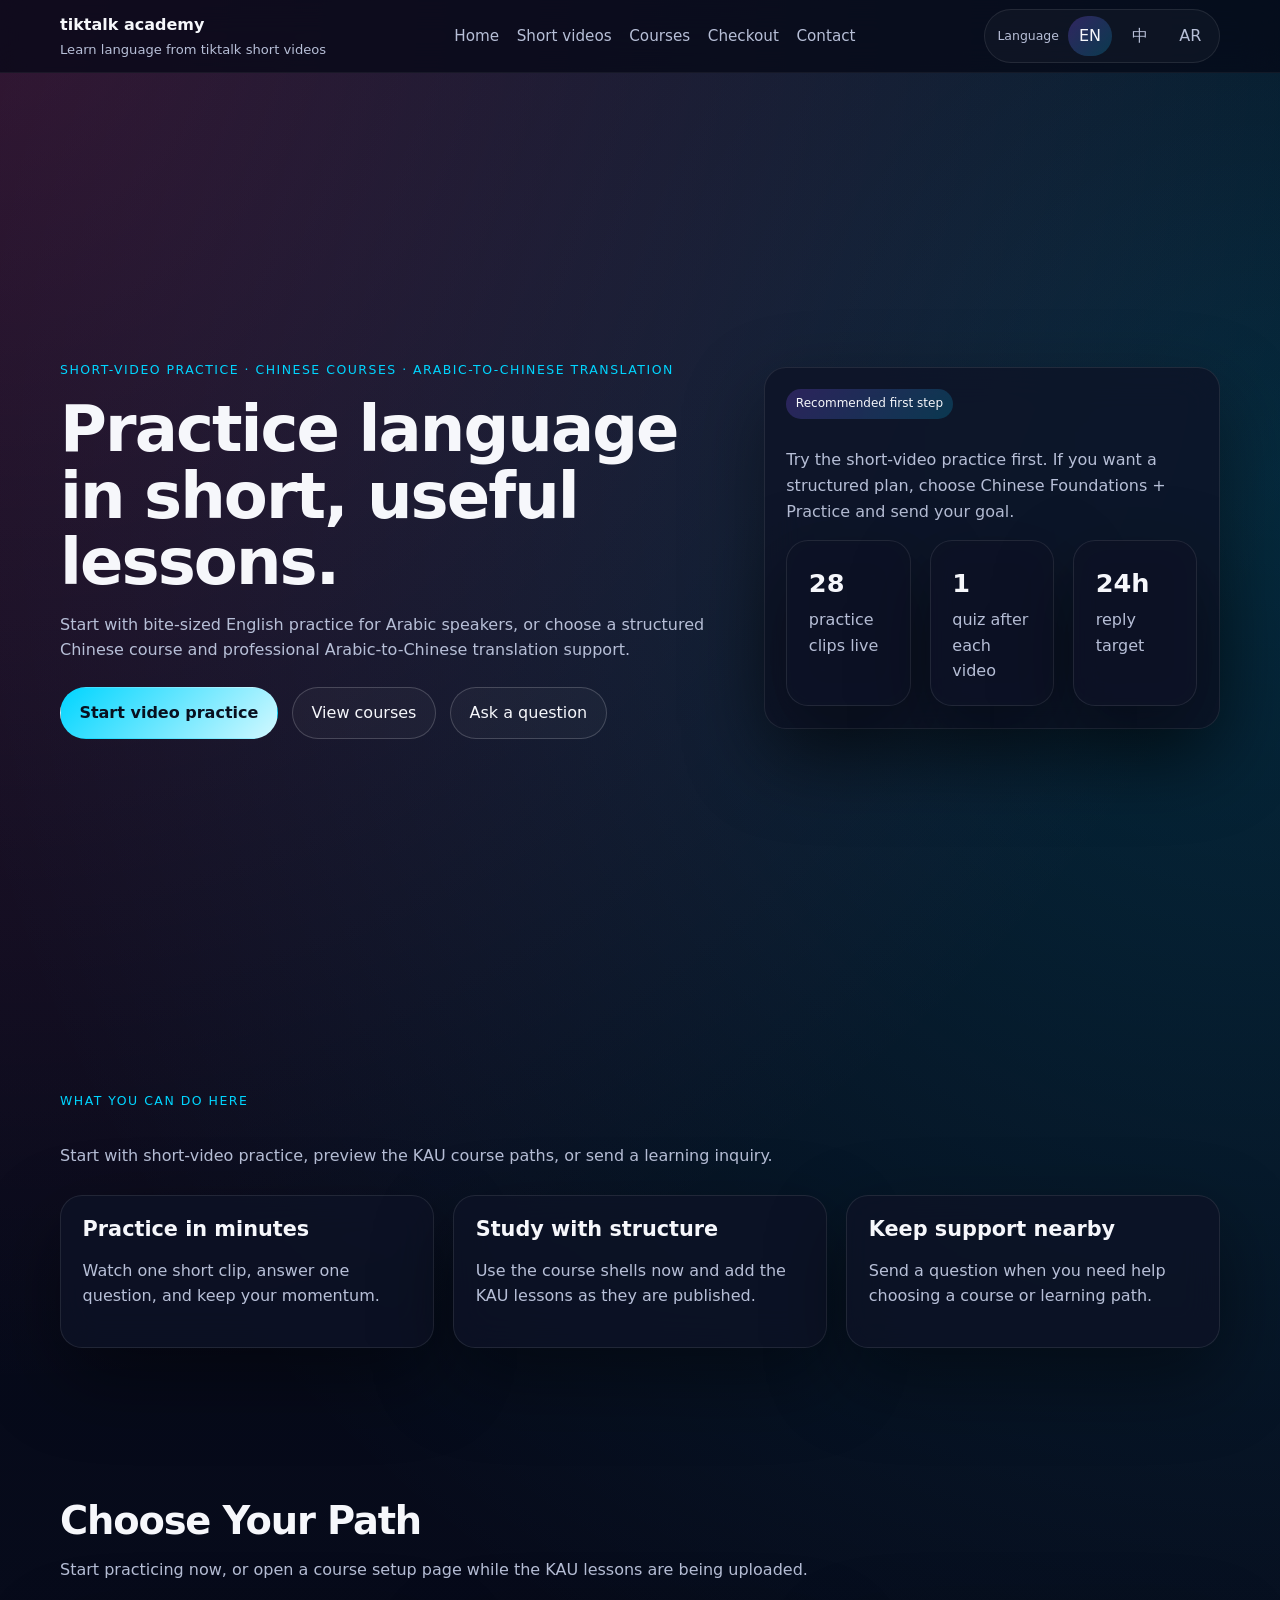
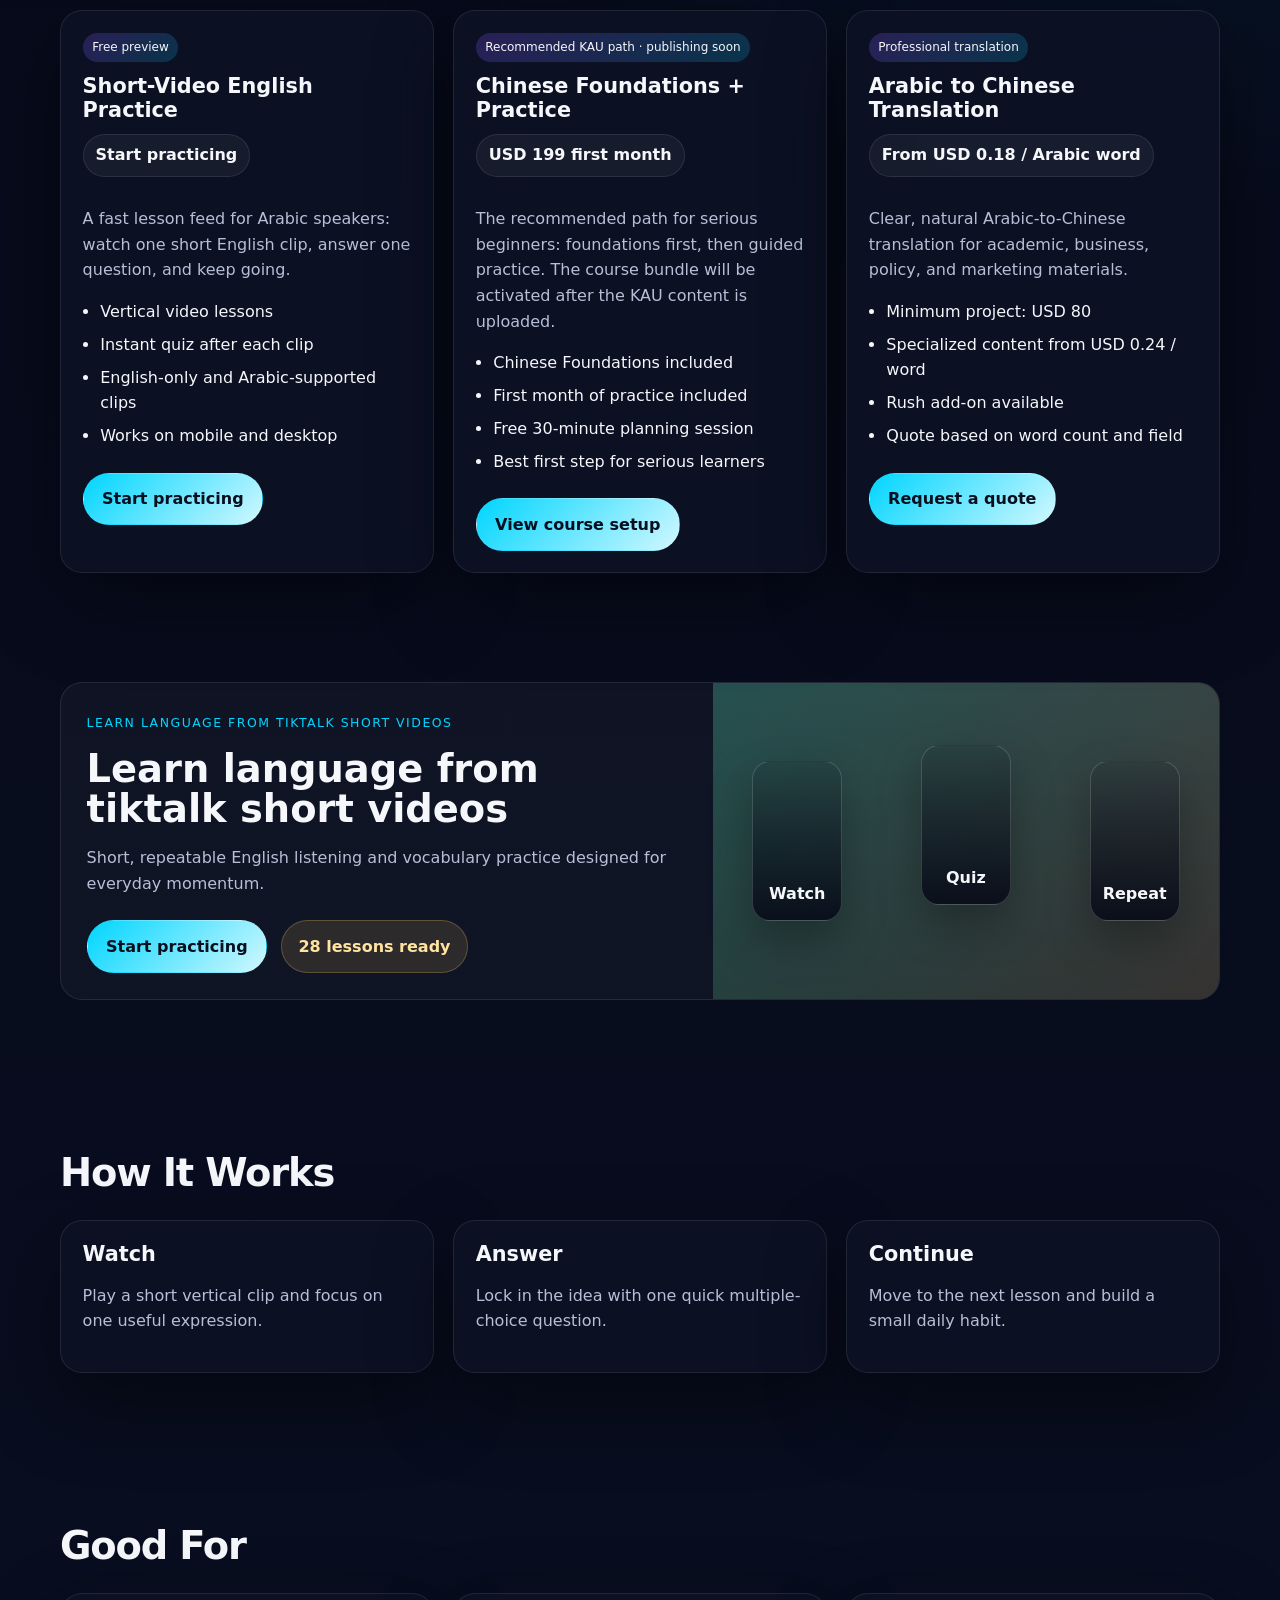
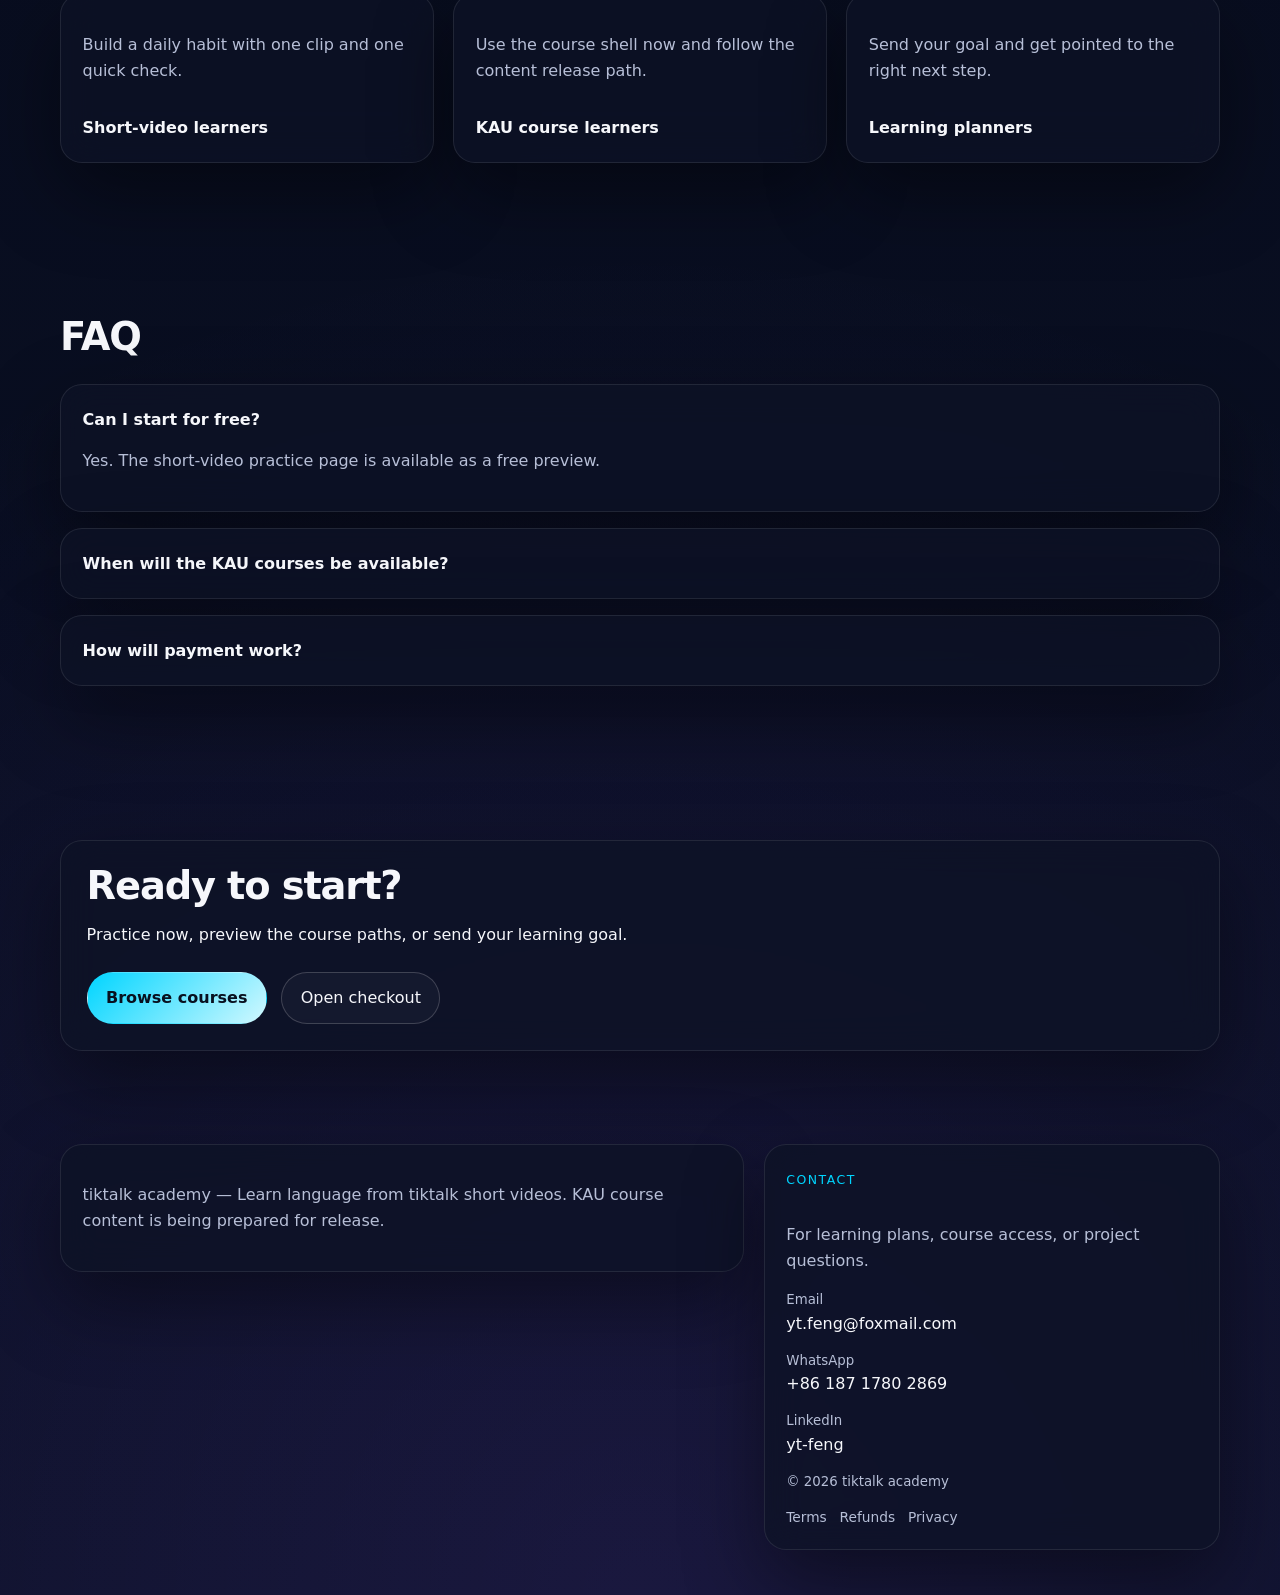
==== index.html @ 38cb5dca "Rebrand site and scaffold Paddle checkout" ====
<!doctype html>
<html lang="en">
  <head>
    <meta charset="UTF-8" />
    <meta name="viewport" content="width=device-width, initial-scale=1.0" />
    <title>tiktalk academy | Learn language from tiktalk short videos</title>
    <meta name="description" content="tiktalk academy helps learners build language habits through short videos, structured KAU courses, and guided practice." />
    <meta name="theme-color" content="#050816" />
    <link rel="stylesheet" href="./styles.css" />
    <script defer src="./translations.js"></script>
    <script defer src="./main.js"></script>
  </head>
  <body data-page="home">
    <header class="site-header">
      <div class="container nav-shell">
        <a class="brand" href="index.html">
          <strong id="brandName">tiktalk academy</strong>
          <span id="brandTagline">Learn language from tiktalk short videos</span>
        </a>

        <button class="nav-toggle" type="button" aria-expanded="false" aria-controls="site-nav" aria-label="Toggle navigation">
          <span></span><span></span><span></span>
        </button>

        <nav id="site-nav" class="site-nav" aria-label="Primary navigation">
          <a id="navHome" href="index.html">Home</a>
          <a id="navLearn" href="learn.html">Short videos</a>
          <a id="navProducts" href="products.html">Courses</a>
          <a id="navCheckout" href="order.html?product=bundle">Inquiry</a>
          <a id="navContact" href="#contact">Contact</a>
        </nav>

        <div class="lang-switch" aria-label="Language switcher">
          <label id="langLabel" for="lang-en">Language</label>
          <button id="lang-en" class="lang-btn" type="button" data-lang="en">EN</button>
          <button class="lang-btn" type="button" data-lang="zh">中</button>
          <button class="lang-btn" type="button" data-lang="ar">AR</button>
        </div>
      </div>
    </header>

    <main>
      <section class="section">
        <div class="container hero-grid">
          <div id="heroMount"></div>
        </div>
      </section>

      <section class="section section-tight">
        <div class="container">
          <div class="section-head">
            <span class="eyebrow" id="proofTitle"></span>
            <p id="proofLead"></p>
          </div>
          <div id="proofGrid" class="grid-3"></div>
        </div>
      </section>

      <section class="section">
        <div class="container">
          <div class="section-head">
            <h2 id="featuredTitle"></h2>
            <p id="featuredLead"></p>
          </div>
          <div id="featuredGrid" class="product-grid"></div>
        </div>
      </section>

      <section class="section section-tight">
        <div class="container">
          <div id="videoLearnTeaser" class="video-teaser"></div>
        </div>
      </section>

      <section class="section">
        <div class="container">
          <div class="section-head">
            <h2 id="methodTitle"></h2>
          </div>
          <div id="methodGrid" class="grid-3"></div>
        </div>
      </section>

      <section class="section">
        <div class="container">
          <div class="section-head">
            <h2 id="testimonialTitle"></h2>
          </div>
          <div id="testimonialGrid" class="grid-3"></div>
        </div>
      </section>

      <section class="section">
        <div class="container">
          <div class="section-head">
            <h2 id="faqTitle"></h2>
          </div>
          <div id="faqList" class="faq-stack"></div>
        </div>
      </section>

      <section id="contact" class="section">
        <div class="container">
          <div class="final-card">
            <h2 id="finalTitle"></h2>
            <p id="finalLead"></p>
            <div class="hero-actions">
              <a id="finalProductsButton" class="button button-primary" href="products.html">Browse catalog</a>
              <a id="finalOrderButton" class="button button-secondary" href="checkout.html?product=bundle">Order now</a>
            </div>
          </div>
        </div>
      </section>
    </main>

    <footer class="footer">
      <div class="container footer-grid">
        <div class="footer-panel">
          <p id="footerNote"></p>
        </div>
        <div class="footer-panel">
          <div class="panel-head panel-head-tight">
            <span class="eyebrow" id="footerContactTitle"></span>
            <p id="footerContactLead"></p>
          </div>
          <div class="footer-links">
            <div>
              <small id="footerEmailLabel">Email</small>
              <a id="footerEmailLink" href="mailto:yt.feng@foxmail.com">yt.feng@foxmail.com</a>
            </div>
            <div>
              <small id="footerWhatsappLabel">WhatsApp</small>
              <a id="footerWhatsappLink" href="https://wa.me/8618717802869">+86 187 1780 2869</a>
            </div>
            <div>
              <small id="footerLinkedinLabel">LinkedIn</small>
              <a id="footerLinkedinLink" href="https://www.linkedin.com/in/yt-feng/" target="_blank" rel="noreferrer">yt-feng</a>
            </div>
            <small>© <span id="year"></span> tiktalk academy</small>
            <div class="policy-links" aria-label="Policies">
              <a href="terms.html">Terms</a>
              <a href="refund.html">Refunds</a>
              <a href="privacy.html">Privacy</a>
            </div>
          </div>
        </div>
      </div>
    </footer>
  </body>
</html>
---- styles.css ----
:root {
  --bg: #050816;
  --bg-2: #0a1024;
  --panel: rgba(13, 18, 38, 0.78);
  --panel-strong: rgba(13, 18, 38, 0.96);
  --text: #f6f7fb;
  --muted: #b7bfd7;
  --line: rgba(255, 255, 255, 0.09);
  --line-strong: rgba(255, 255, 255, 0.18);
  --accent: #8c52ff;
  --accent-2: #00d5ff;
  --accent-3: #ff5ab8;
  --accent-4: #ffcc66;
  --accent-5: #31d6a3;
  --success: #21c787;
  --shadow: 0 30px 80px rgba(0, 0, 0, 0.42);
  --radius: 22px;
  --max: min(1160px, calc(100% - 2rem));
}
* { box-sizing: border-box; }
html { scroll-behavior: smooth; }
body {
  margin: 0;
  color: var(--text);
  font-family: Inter, ui-sans-serif, system-ui, -apple-system, BlinkMacSystemFont, "Segoe UI", sans-serif;
  background:
    radial-gradient(circle at 0% 0%, rgba(255, 90, 184, 0.18), transparent 28%),
    radial-gradient(circle at 100% 10%, rgba(0, 213, 255, 0.16), transparent 30%),
    radial-gradient(circle at 50% 100%, rgba(140, 82, 255, 0.12), transparent 28%),
    linear-gradient(180deg, var(--bg) 0%, var(--bg-2) 100%);
  line-height: 1.6;
}
a { color: inherit; text-decoration: none; }
button, input, textarea, select { font: inherit; }
img { display: block; max-width: 100%; }
.container { width: var(--max); margin: 0 auto; }
.section { padding: 4.8rem 0; }
.section-tight { padding-top: 2rem; }
.site-header {
  position: sticky; top: 0; z-index: 20; backdrop-filter: blur(18px);
  background: rgba(5, 8, 22, 0.72); border-bottom: 1px solid rgba(255,255,255,0.05);
}
.nav-shell { min-height: 72px; display: flex; align-items: center; justify-content: space-between; gap: 1rem; }
.brand { display: grid; gap: 0.1rem; }
.brand strong { font-size: 1rem; font-weight: 700; }
.brand span { font-size: 0.82rem; color: var(--muted); }
.site-nav { display: flex; align-items: center; gap: 1.1rem; }
.site-nav a { color: var(--muted); font-size: 0.95rem; }
.site-nav a:hover, .site-nav a:focus-visible { color: var(--text); }
.lang-switch { display: flex; align-items: center; gap: 0.55rem; padding: 0.4rem; border: 1px solid var(--line); border-radius: 999px; background: rgba(255,255,255,0.03); }
.lang-switch label { font-size: 0.78rem; color: var(--muted); padding-inline-start: 0.4rem; }
.lang-btn { border: 0; background: transparent; color: var(--muted); border-radius: 999px; padding: 0.42rem 0.7rem; cursor: pointer; }
.lang-btn.is-active { background: linear-gradient(135deg, rgba(140,82,255,0.28), rgba(0,213,255,0.2)); color: var(--text); }
.nav-toggle { display: none; width: 46px; height: 46px; border-radius: 14px; border: 1px solid var(--line); background: rgba(255,255,255,0.03); cursor: pointer; }
.nav-toggle span { display: block; width: 20px; height: 2px; margin: 5px auto; background: var(--text); }
.hero-grid, .hero-metrics, .grid-3, .product-grid, .footer-grid, .checkout-layout { display: grid; gap: 1.2rem; }
.hero-grid { grid-template-columns: 1.2fr 0.8fr; align-items: center; min-height: calc(100vh - 72px); padding: 2rem 0 4rem; }
.eyebrow { display: inline-flex; font-size: 0.78rem; letter-spacing: 0.12em; text-transform: uppercase; color: var(--accent-2); margin-bottom: 1rem; }
.hero-copy-shell h1, .section-head h2, .panel-head h2, .final-card h2 { margin: 0; line-height: 1.04; letter-spacing: -0.03em; font-size: clamp(2.3rem, 5vw, 4.8rem); }
.section-head h2, .panel-head h2, .final-card h2 { font-size: clamp(1.8rem, 3vw, 2.8rem); }
.hero-lead, .section-head p, .glass-card p, .quote-card p, .footer-panel p, .step-card p, .summary-box, .panel-head p, .faq-item p, .order-summary-card, .product-card p { color: var(--muted); }
.hero-actions, .card-actions { display: flex; flex-wrap: wrap; gap: 0.9rem; margin-top: 1.5rem; }
.button { display: inline-flex; align-items: center; justify-content: center; min-height: 46px; padding: 0.78rem 1.15rem; border-radius: 999px; border: 1px solid var(--line-strong); transition: transform 0.15s ease, background 0.15s ease; }
.button:hover { transform: translateY(-1px); }
.button.is-disabled, .button[aria-disabled="true"] { cursor: not-allowed; opacity: 0.52; filter: saturate(0.45); }
.button.is-disabled:hover, .button[aria-disabled="true"]:hover { transform: none; }
.button-primary { color: #08101f; font-weight: 700; background: linear-gradient(135deg, var(--accent-2), #d1f8ff); border-color: transparent; }
.button-secondary { background: rgba(255,255,255,0.03); color: var(--text); }
.button-full { width: 100%; }
.stat-card, .glass-card, .product-card, .quote-card, .step-card, .final-card, .footer-panel, .checkout-panel, .summary-box, .faq-item, .note-card {
  border: 1px solid var(--line); background: var(--panel); border-radius: var(--radius); box-shadow: var(--shadow); backdrop-filter: blur(18px);
}
.stat-card, .glass-card, .product-card, .quote-card, .step-card, .footer-panel, .checkout-panel, .faq-item, .note-card { padding: 1.35rem; }
.hero-metrics { grid-template-columns: repeat(3, 1fr); }
.stat-card strong { display: block; font-size: 1.6rem; margin-bottom: 0.2rem; }
.stat-card span { color: var(--muted); }
.section-head { max-width: 760px; margin-bottom: 1.7rem; }
.grid-3, .product-grid { grid-template-columns: repeat(3, 1fr); }
.checkout-layout { grid-template-columns: 1.15fr 0.85fr; }
.card-topline { display: inline-flex; margin-bottom: 0.8rem; padding: 0.32rem 0.6rem; border-radius: 999px; font-size: 0.75rem; background: linear-gradient(135deg, rgba(140,82,255,0.24), rgba(0,213,255,0.18)); }
.product-card h3, .glass-card h3, .step-card h3 { margin: 0 0 0.7rem; font-size: 1.3rem; line-height: 1.15; }
.price-pill { display: inline-flex; padding: 0.48rem 0.75rem; border-radius: 999px; background: rgba(255,255,255,0.05); border: 1px solid var(--line); font-weight: 700; margin-bottom: 0.85rem; }
.feature-list { margin: 0; padding-left: 1.1rem; }
.feature-list li + li { margin-top: 0.45rem; }
.quote-card { display: grid; gap: 1rem; }
.quote-mark { font-size: 2.2rem; line-height: 1; margin: 0; color: var(--accent-2); }
.quote-meta span { color: var(--muted); font-size: 0.92rem; }
.faq-stack { display: grid; gap: 1rem; }
.faq-item summary { list-style: none; cursor: pointer; font-weight: 600; }
.faq-item summary::-webkit-details-marker { display: none; }
.faq-item[open] summary { margin-bottom: 0.75rem; }
.final-card { padding: 1.6rem; }
.footer { padding: 1rem 0 2.8rem; }
.footer-grid { grid-template-columns: 1.2fr 0.8fr; align-items: start; }
.footer-links { display: grid; gap: 0.85rem; }
.footer-links a { color: var(--text); }
.footer-links small { display: block; color: var(--muted); }
.page-hero { padding-top: 2rem; }
.checkout-panel input, .checkout-panel textarea, .checkout-panel select {
  width: 100%; border-radius: 14px; border: 1px solid var(--line); background: rgba(255,255,255,0.03); color: var(--text); padding: 0.9rem 1rem;
}
.checkout-panel textarea { min-height: 120px; resize: vertical; }
.form-grid { display: grid; gap: 1rem; }
.field-group { display: grid; gap: 0.45rem; }
.field-group label { color: var(--muted); font-size: 0.92rem; }
.summary-box { padding: 1.2rem; }
.summary-line, .summary-total { display: flex; justify-content: space-between; gap: 1rem; }
.summary-total { margin-top: 1rem; padding-top: 1rem; border-top: 1px solid var(--line); font-weight: 700; color: var(--text); }
.inline-note { font-size: 0.88rem; color: var(--muted); }
.payment-status { min-height: 1.6rem; margin: 1rem 0 0; color: #ffe3a1; font-size: 0.92rem; }
.policy-links { display: flex; flex-wrap: wrap; gap: 0.8rem; }
.policy-links a { color: var(--muted); font-size: 0.86rem; }
.policy-links a:hover, .policy-links a:focus-visible { color: var(--text); }
.policy-shell { max-width: 860px; }
.policy-card { padding: clamp(1.4rem, 4vw, 3rem); border: 1px solid var(--line); background: var(--panel); border-radius: var(--radius); box-shadow: var(--shadow); }
.policy-card h1 { margin: 0; font-size: clamp(2.2rem, 5vw, 4rem); line-height: 1.05; letter-spacing: -0.04em; }
.policy-card h2 { margin: 2rem 0 0.5rem; font-size: 1.25rem; }
.policy-card p { color: var(--muted); }
.policy-card a { color: var(--accent-2); text-decoration: underline; text-underline-offset: 0.2em; }
.policy-meta { margin-top: 0.7rem; font-size: 0.9rem; }
.success-pill { display: inline-flex; padding: 0.38rem 0.7rem; border-radius: 999px; background: rgba(33,199,135,0.16); color: #a6f1d2; border: 1px solid rgba(33,199,135,0.24); }
.video-teaser {
  display: grid; grid-template-columns: 1fr 0.8fr; gap: 1.2rem; align-items: stretch;
  border: 1px solid var(--line); border-radius: var(--radius); overflow: hidden; background: rgba(255,255,255,0.035);
}
.video-teaser-copy { padding: 1.6rem; }
.video-teaser-copy h2 { margin: 0; font-size: clamp(1.8rem, 3vw, 2.7rem); line-height: 1.05; }
.video-teaser-copy p { color: var(--muted); max-width: 650px; }
.video-teaser-panel {
  min-height: 260px; display: grid; place-items: center; grid-template-columns: repeat(3, 1fr);
  background:
    linear-gradient(135deg, rgba(49,216,163,0.24), rgba(255,204,102,0.14)),
    linear-gradient(180deg, rgba(255,255,255,0.08), rgba(255,255,255,0.02));
}
.video-teaser-panel span {
  width: min(90px, 25vw); aspect-ratio: 9 / 16; display: grid; place-items: end center; padding: 0.8rem 0.35rem;
  border: 1px solid rgba(255,255,255,0.16); border-radius: 18px; color: var(--text); font-weight: 700;
  background: linear-gradient(180deg, rgba(5,8,22,0.1), rgba(5,8,22,0.86));
  box-shadow: 0 20px 44px rgba(0,0,0,0.28);
}
.video-teaser-panel span:nth-child(2) { transform: translateY(-16px); }
.count-pill {
  display: inline-flex; align-items: center; min-height: 46px; padding: 0.78rem 1rem; border-radius: 999px;
  background: rgba(255,204,102,0.12); border: 1px solid rgba(255,204,102,0.24); color: #ffe3a1; font-weight: 700;
}
body[data-page="learn"] {
  background: #070806;
  overflow: hidden;
}
body[data-page="learn"] .site-header {
  position: fixed;
  left: 0;
  right: 0;
  top: 0;
}
body[data-page="learn"] .footer { display: none; }
.shorts-app {
  min-height: 100dvh;
  padding-top: 72px;
  background:
    linear-gradient(180deg, rgba(18, 22, 17, 0.96), #070806 42%),
    #070806;
}
.shorts-shell {
  width: min(1180px, calc(100% - 1rem));
  height: calc(100dvh - 72px);
  margin: 0 auto;
  padding: 0.65rem 0 0.75rem;
  display: grid;
  grid-template-rows: auto minmax(0, 1fr);
  gap: 0.65rem;
  position: relative;
}
.shorts-topbar {
  min-height: 54px;
  display: grid;
  grid-template-columns: minmax(150px, 1fr) auto minmax(150px, 1fr);
  align-items: center;
  gap: 0.8rem;
  padding: 0.45rem 0.7rem;
  border: 1px solid rgba(255,255,255,0.08);
  border-radius: 18px;
  background: rgba(13, 14, 12, 0.82);
  backdrop-filter: blur(18px);
}
.shorts-channel, .shorts-score, .feed-tabs { display: flex; align-items: center; }
.shorts-channel { gap: 0.55rem; min-width: 0; }
.shorts-channel strong { overflow: hidden; text-overflow: ellipsis; white-space: nowrap; }
.live-dot {
  width: 0.65rem;
  aspect-ratio: 1;
  border-radius: 999px;
  background: #37e39f;
  box-shadow: 0 0 0 6px rgba(55,227,159,0.12);
}
.feed-tabs {
  justify-content: center;
  gap: 0.35rem;
  padding: 0.24rem;
  border: 1px solid rgba(255,255,255,0.08);
  border-radius: 999px;
  background: rgba(255,255,255,0.04);
}
.feed-tabs button {
  min-height: 36px;
  padding: 0 0.9rem;
  border: 0;
  border-radius: 999px;
  background: transparent;
  color: rgba(246,247,251,0.72);
  cursor: pointer;
}
.feed-tabs button.is-active { background: #f6f7fb; color: #10110f; font-weight: 800; }
.shorts-score { justify-content: end; gap: 0.55rem; }
.shorts-score span {
  min-width: 68px;
  padding: 0.35rem 0.55rem;
  border-radius: 14px;
  background: rgba(255,255,255,0.05);
  border: 1px solid rgba(255,255,255,0.08);
}
.shorts-score small { display: block; color: rgba(246,247,251,0.62); font-size: 0.7rem; line-height: 1.1; }
.shorts-score strong { display: block; line-height: 1.1; }
.shorts-main {
  min-height: 0;
  display: grid;
  grid-template-columns: minmax(330px, 430px) minmax(300px, 1fr);
  justify-content: center;
  gap: 1rem;
}
.feed-device {
  width: 100%;
  height: 100%;
  min-height: 0;
  justify-self: center;
  overflow: hidden;
  border: 1px solid rgba(255,255,255,0.16);
  border-radius: 32px;
  background: #000;
  box-shadow: 0 28px 90px rgba(0,0,0,0.5);
}
.feed-viewport {
  height: 100%;
  overflow-y: auto;
  overscroll-behavior-y: contain;
  scroll-snap-type: y mandatory;
  scrollbar-width: none;
  background: #000;
  outline: none;
}
.feed-viewport::-webkit-scrollbar { display: none; }
.feed-track { height: 100%; }
.feed-slide {
  position: relative;
  height: 100%;
  min-height: 100%;
  overflow: hidden;
  scroll-snap-align: start;
  scroll-snap-stop: always;
  color: #fff;
  background: #050505;
}
.feed-empty {
  display: grid;
  place-items: center;
  padding: 1.5rem;
  text-align: center;
}
.feed-video {
  position: absolute;
  inset: 0;
  width: 100%;
  height: 100%;
  object-fit: cover;
  background: #000;
}
.feed-shade {
  position: absolute;
  inset: 0;
  pointer-events: none;
  background:
    linear-gradient(180deg, rgba(0,0,0,0.32), transparent 32%),
    linear-gradient(0deg, rgba(0,0,0,0.9), transparent 56%);
}
.feed-loader, .feed-error {
  position: absolute;
  left: 50%;
  top: 50%;
  z-index: 4;
  transform: translate(-50%, -50%);
  padding: 0.58rem 0.78rem;
  border-radius: 999px;
  color: #fff;
  background: rgba(0,0,0,0.58);
  border: 1px solid rgba(255,255,255,0.14);
  display: none;
}
.feed-slide.is-loading .feed-loader, .feed-slide.has-error .feed-error { display: block; }
.feed-progress {
  position: absolute;
  left: 0;
  right: 0;
  bottom: 0;
  z-index: 5;
  height: 4px;
  background: rgba(255,255,255,0.18);
}
.feed-progress span {
  display: block;
  width: 0%;
  height: 100%;
  background: linear-gradient(90deg, #37e39f, #ffd166, #ff6b6b);
}
.feed-copy {
  position: absolute;
  left: 1rem;
  right: 5.4rem;
  bottom: 4.85rem;
  z-index: 6;
  display: grid;
  gap: 0.45rem;
  min-width: 0;
}
.feed-meta {
  display: flex;
  flex-wrap: wrap;
  gap: 0.35rem;
  color: rgba(255,255,255,0.82);
  font-size: 0.76rem;
}
.feed-meta span {
  min-height: 24px;
  display: inline-flex;
  align-items: center;
  padding: 0.18rem 0.48rem;
  border-radius: 999px;
  background: rgba(0,0,0,0.36);
  border: 1px solid rgba(255,255,255,0.12);
}
.feed-copy h1 {
  margin: 0;
  font-size: 1.3rem;
  line-height: 1.1;
  letter-spacing: 0;
  overflow-wrap: anywhere;
}
.caption-line {
  margin: 0;
  max-height: 3.35em;
  overflow: hidden;
  color: rgba(255,255,255,0.82);
  line-height: 1.5;
  overflow-wrap: anywhere;
}
.caption-line.is-hidden { display: none; }
.quiz-chip {
  justify-self: start;
  min-height: 36px;
  padding: 0.45rem 0.72rem;
  border: 1px solid rgba(255,255,255,0.15);
  border-radius: 999px;
  color: #10110f;
  background: #ffd166;
  font-weight: 800;
  cursor: pointer;
}
.quiz-chip.is-done { background: #37e39f; }
.action-rail {
  position: absolute;
  right: 0.75rem;
  bottom: 7.1rem;
  z-index: 7;
  display: grid;
  gap: 0.6rem;
}
.rail-button {
  width: 58px;
  min-height: 58px;
  display: grid;
  place-items: center;
  gap: 0.12rem;
  border: 1px solid rgba(255,255,255,0.14);
  border-radius: 18px;
  color: #fff;
  background: rgba(0,0,0,0.42);
  backdrop-filter: blur(14px);
  cursor: pointer;
}
.rail-button span { font-size: 1.35rem; line-height: 1; }
.rail-button small { font-size: 0.66rem; line-height: 1; color: rgba(255,255,255,0.76); }
.rail-button.is-active {
  color: #10110f;
  background: #37e39f;
  border-color: transparent;
}
.rail-button.is-active small { color: rgba(16,17,15,0.74); }
.bottom-menu {
  position: absolute;
  left: 0.75rem;
  right: 0.75rem;
  bottom: 0.85rem;
  z-index: 8;
  display: grid;
  grid-template-columns: repeat(4, minmax(0, 1fr));
  gap: 0.42rem;
}
.bottom-menu button {
  min-height: 38px;
  border: 1px solid rgba(255,255,255,0.13);
  border-radius: 12px;
  color: rgba(255,255,255,0.88);
  background: rgba(0,0,0,0.48);
  cursor: pointer;
  overflow: hidden;
  text-overflow: ellipsis;
  white-space: nowrap;
}
.bottom-menu button.is-on {
  color: #10110f;
  background: #f6f7fb;
  font-weight: 800;
}
.pause-indicator {
  position: absolute;
  inset: 0;
  z-index: 4;
  display: grid;
  place-items: center;
  color: #fff;
  font-weight: 800;
  background: rgba(0,0,0,0.22);
}
.learning-dashboard {
  min-height: 0;
  overflow: auto;
  display: grid;
  align-content: start;
  gap: 0.75rem;
  padding-right: 0.15rem;
}
.learning-dashboard::-webkit-scrollbar { width: 8px; }
.learning-dashboard::-webkit-scrollbar-thumb { background: rgba(255,255,255,0.14); border-radius: 999px; }
.dashboard-card {
  border: 1px solid rgba(255,255,255,0.09);
  border-radius: 18px;
  background: rgba(15, 17, 13, 0.8);
  box-shadow: 0 18px 52px rgba(0,0,0,0.3);
  backdrop-filter: blur(16px);
  padding: 1rem;
}
.dashboard-hero {
  background:
    linear-gradient(135deg, rgba(55,227,159,0.2), rgba(255,209,102,0.14)),
    rgba(15, 17, 13, 0.86);
}
.dashboard-kicker {
  display: inline-flex;
  color: #37e39f;
  font-size: 0.72rem;
  letter-spacing: 0.08em;
  text-transform: uppercase;
  margin-bottom: 0.45rem;
}
.daily-goal, .dashboard-head, .rank-row, .queue-row {
  display: flex;
  align-items: center;
  justify-content: space-between;
  gap: 0.65rem;
}
.daily-goal strong { font-size: 2rem; line-height: 1; }
.daily-goal span, .mission-row small, .rank-row small, .queue-row small { color: rgba(246,247,251,0.62); }
.goal-bar, .mission-bar {
  height: 8px;
  overflow: hidden;
  border-radius: 999px;
  background: rgba(255,255,255,0.1);
}
.goal-bar { margin-top: 0.8rem; }
.goal-bar span, .mission-bar i {
  display: block;
  height: 100%;
  border-radius: inherit;
  background: linear-gradient(90deg, #37e39f, #ffd166);
}
.mission-list, .leaderboard-list, .queue-list {
  display: grid;
  gap: 0.55rem;
}
.mission-row {
  display: grid;
  grid-template-columns: 1fr auto;
  gap: 0.4rem 0.65rem;
  padding: 0.72rem;
  border: 1px solid rgba(255,255,255,0.08);
  border-radius: 14px;
  background: rgba(255,255,255,0.035);
}
.mission-row strong, .mission-row small { display: block; }
.mission-row.is-done {
  border-color: rgba(55,227,159,0.4);
  background: rgba(55,227,159,0.1);
}
.mission-bar { grid-column: 1 / -1; }
.rank-row {
  min-height: 42px;
  padding: 0.62rem 0.72rem;
  border-radius: 14px;
  background: rgba(255,255,255,0.04);
}
.rank-row span {
  width: 28px;
  aspect-ratio: 1;
  display: grid;
  place-items: center;
  border-radius: 999px;
  color: #10110f;
  background: #ffd166;
  font-weight: 800;
}
.rank-row strong { flex: 1; }
.rank-row.is-you {
  outline: 1px solid rgba(55,227,159,0.46);
  background: rgba(55,227,159,0.1);
}
.queue-row {
  width: 100%;
  min-height: 54px;
  padding: 0.6rem 0.68rem;
  border: 1px solid rgba(255,255,255,0.08);
  border-radius: 14px;
  color: #fff;
  background: rgba(255,255,255,0.035);
  text-align: left;
  cursor: pointer;
}
.queue-row span {
  color: #ffd166;
  font-weight: 800;
}
.queue-row strong {
  flex: 1;
  min-width: 0;
  overflow: hidden;
  text-overflow: ellipsis;
  white-space: nowrap;
}
.queue-row.is-active {
  border-color: rgba(55,227,159,0.46);
  background: rgba(55,227,159,0.12);
}
.answer-grid { display: grid; gap: 0.7rem; }
.answer-option {
  display: grid; grid-template-columns: 32px 1fr; gap: 0.75rem; align-items: center; width: 100%; min-height: 54px; padding: 0.78rem;
  border: 1px solid var(--line); border-radius: 16px; background: rgba(255,255,255,0.035); color: var(--text); text-align: left; cursor: pointer;
}
.answer-option span {
  display: grid; place-items: center; width: 32px; aspect-ratio: 1; border-radius: 999px; color: #08101f; background: var(--accent-4); font-weight: 800;
}
.answer-option:hover { border-color: rgba(255,255,255,0.28); }
.answer-option.is-correct { border-color: rgba(49,216,163,0.68); background: rgba(49,216,163,0.12); }
.answer-option.is-wrong { border-color: rgba(255,90,184,0.56); background: rgba(255,90,184,0.1); }
.answer-option:disabled { cursor: default; opacity: 1; }
.quiz-feedback { min-height: 1.5rem; margin: 0.9rem 0 0; }
.quiz-sheet, .milestone-modal {
  position: fixed;
  inset: 0;
  z-index: 60;
  display: grid;
  background: rgba(0,0,0,0.58);
}
.quiz-sheet { align-items: end; }
.quiz-sheet[hidden], .milestone-modal[hidden], .shorts-toast[hidden] { display: none; }
.quiz-sheet-card {
  width: min(560px, calc(100% - 1rem));
  max-height: min(76dvh, 680px);
  overflow: auto;
  margin: 0 auto 0.75rem;
  padding: 1rem;
  border: 1px solid rgba(255,255,255,0.12);
  border-radius: 22px;
  color: #fff;
  background: rgba(15,17,13,0.96);
  box-shadow: 0 -20px 80px rgba(0,0,0,0.46);
}
.quiz-sheet-head {
  display: flex;
  align-items: center;
  justify-content: space-between;
  gap: 1rem;
}
.quiz-sheet-card h2 {
  margin: 0 0 0.35rem;
  font-size: 1.45rem;
  line-height: 1.12;
  letter-spacing: 0;
}
.quiz-sheet-card p { color: rgba(246,247,251,0.72); }
.icon-button {
  width: 38px;
  aspect-ratio: 1;
  display: grid;
  place-items: center;
  border: 1px solid rgba(255,255,255,0.12);
  border-radius: 999px;
  color: #fff;
  background: rgba(255,255,255,0.05);
  cursor: pointer;
}
.milestone-modal { place-items: center; padding: 1rem; }
.milestone-card {
  width: min(430px, 100%);
  padding: 1.25rem;
  border-radius: 24px;
  color: #10110f;
  background:
    linear-gradient(135deg, #37e39f, #ffd166);
  box-shadow: 0 28px 90px rgba(0,0,0,0.46);
  text-align: center;
}
.milestone-badge {
  display: inline-flex;
  padding: 0.32rem 0.6rem;
  border-radius: 999px;
  background: rgba(16,17,15,0.12);
  font-size: 0.75rem;
  font-weight: 800;
  text-transform: uppercase;
  letter-spacing: 0.08em;
}
.milestone-card h2 { margin: 0.8rem 0 0.35rem; line-height: 1.05; letter-spacing: 0; }
.milestone-card p { margin: 0 0 1rem; color: rgba(16,17,15,0.74); }
.shorts-toast {
  position: fixed;
  left: 50%;
  bottom: 1rem;
  z-index: 70;
  transform: translateX(-50%);
  max-width: min(420px, calc(100% - 1.5rem));
  padding: 0.75rem 0.95rem;
  border-radius: 999px;
  color: #10110f;
  background: #f6f7fb;
  box-shadow: 0 16px 50px rgba(0,0,0,0.35);
  font-weight: 800;
  text-align: center;
}
@media (max-width: 960px) {
  .hero-grid, .grid-3, .product-grid, .footer-grid, .checkout-layout, .hero-metrics, .video-teaser { grid-template-columns: 1fr; }
  .shorts-main {
    grid-template-columns: minmax(300px, 440px);
    justify-content: center;
  }
  .learning-dashboard {
    position: fixed;
    left: 0.75rem;
    right: 0.75rem;
    bottom: 0.75rem;
    z-index: 45;
    max-height: min(64dvh, 560px);
    padding: 0;
    transform: translateY(calc(100% + 1.25rem));
    transition: transform 0.18s ease;
  }
  .learning-dashboard.is-open { transform: translateY(0); }
}
@media (max-width: 820px) {
  .nav-toggle { display: inline-block; }
  .nav-shell { position: relative; }
  .site-nav {
    position: absolute; top: calc(100% + 0.65rem); left: 0; right: 0; display: none; flex-direction: column; align-items: stretch; padding: 1rem;
    border-radius: 18px; border: 1px solid var(--line); background: rgba(9, 13, 31, 0.96);
  }
  .site-nav.is-open { display: flex; }
  .lang-switch label { display: none; }
}
@media (max-width: 560px) {
  .container { width: min(100% - 1.25rem, 1160px); }
  .section { padding: 4rem 0; }
  .hero-actions .button, .button-full { width: 100%; }
  .video-teaser-panel { min-height: 220px; }
  body[data-page="learn"] .brand span, body[data-page="learn"] .lang-switch { display: none; }
  body[data-page="learn"] .nav-shell { min-height: 64px; }
  .shorts-app { padding-top: 64px; }
  .shorts-shell {
    width: 100%;
    height: calc(100dvh - 64px);
    padding: 0.45rem 0.5rem 0.55rem;
    gap: 0.45rem;
  }
  .shorts-topbar {
    min-height: 48px;
    grid-template-columns: minmax(0, 1fr) auto;
    border-radius: 16px;
  }
  .shorts-channel strong { font-size: 0.9rem; }
  .feed-tabs { order: 3; grid-column: 1 / -1; width: 100%; }
  .feed-tabs button { flex: 1; }
  .shorts-score span {
    min-width: 52px;
    padding: 0.32rem 0.42rem;
  }
  .shorts-score small { font-size: 0.64rem; }
  .feed-device {
    max-width: none;
    border-radius: 24px;
  }
  .feed-copy {
    left: 0.8rem;
    right: 4.8rem;
    bottom: 4.7rem;
  }
  .feed-copy h1 { font-size: 1.08rem; }
  .caption-line {
    max-height: 3em;
    font-size: 0.92rem;
  }
  .action-rail {
    right: 0.55rem;
    bottom: 6.6rem;
    gap: 0.45rem;
  }
  .rail-button {
    width: 50px;
    min-height: 50px;
    border-radius: 16px;
  }
  .rail-button span { font-size: 1.1rem; }
  .bottom-menu {
    left: 0.55rem;
    right: 0.55rem;
    bottom: 0.65rem;
    gap: 0.32rem;
  }
  .bottom-menu button {
    min-height: 36px;
    font-size: 0.78rem;
    border-radius: 11px;
  }
  .quiz-sheet-card {
    width: calc(100% - 0.75rem);
    margin-bottom: 0.38rem;
    border-radius: 20px;
  }
  .learning-dashboard {
    left: 0.5rem;
    right: 0.5rem;
    bottom: 0.5rem;
    max-height: 68dvh;
  }
}
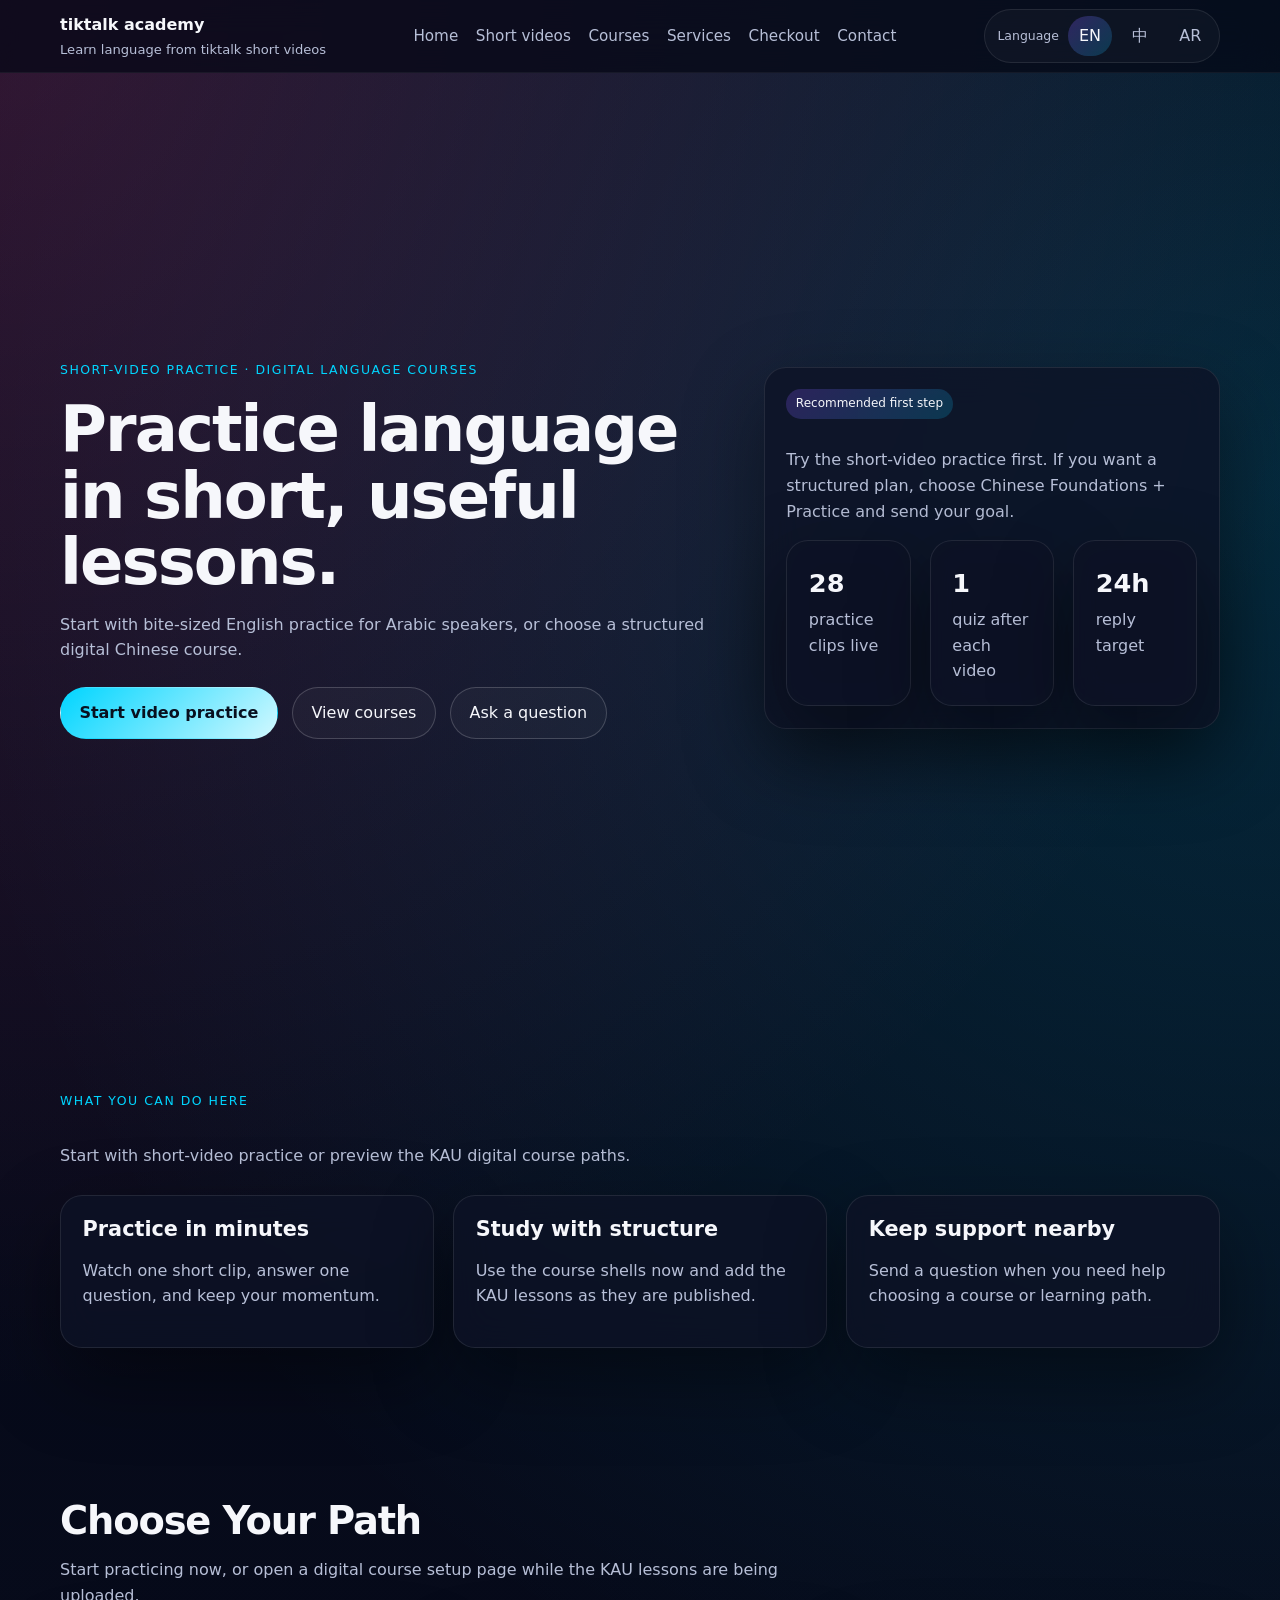
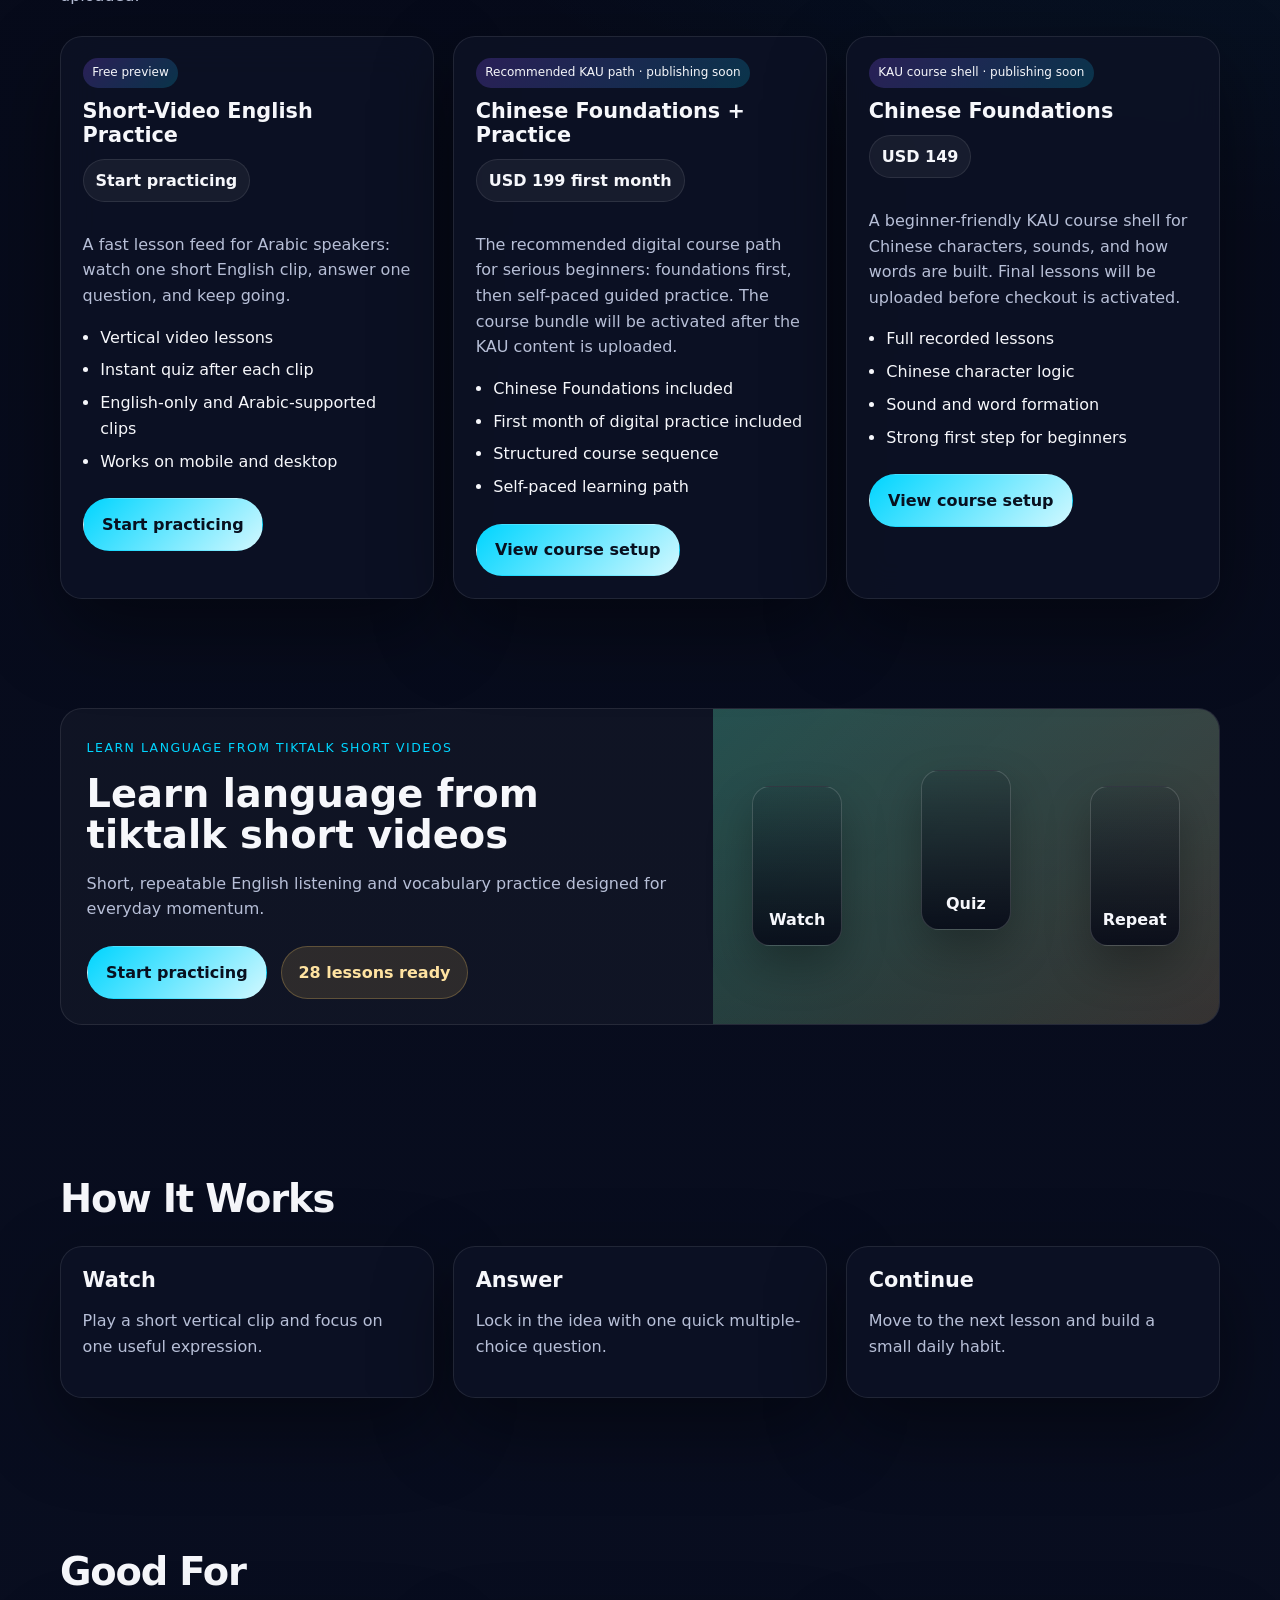
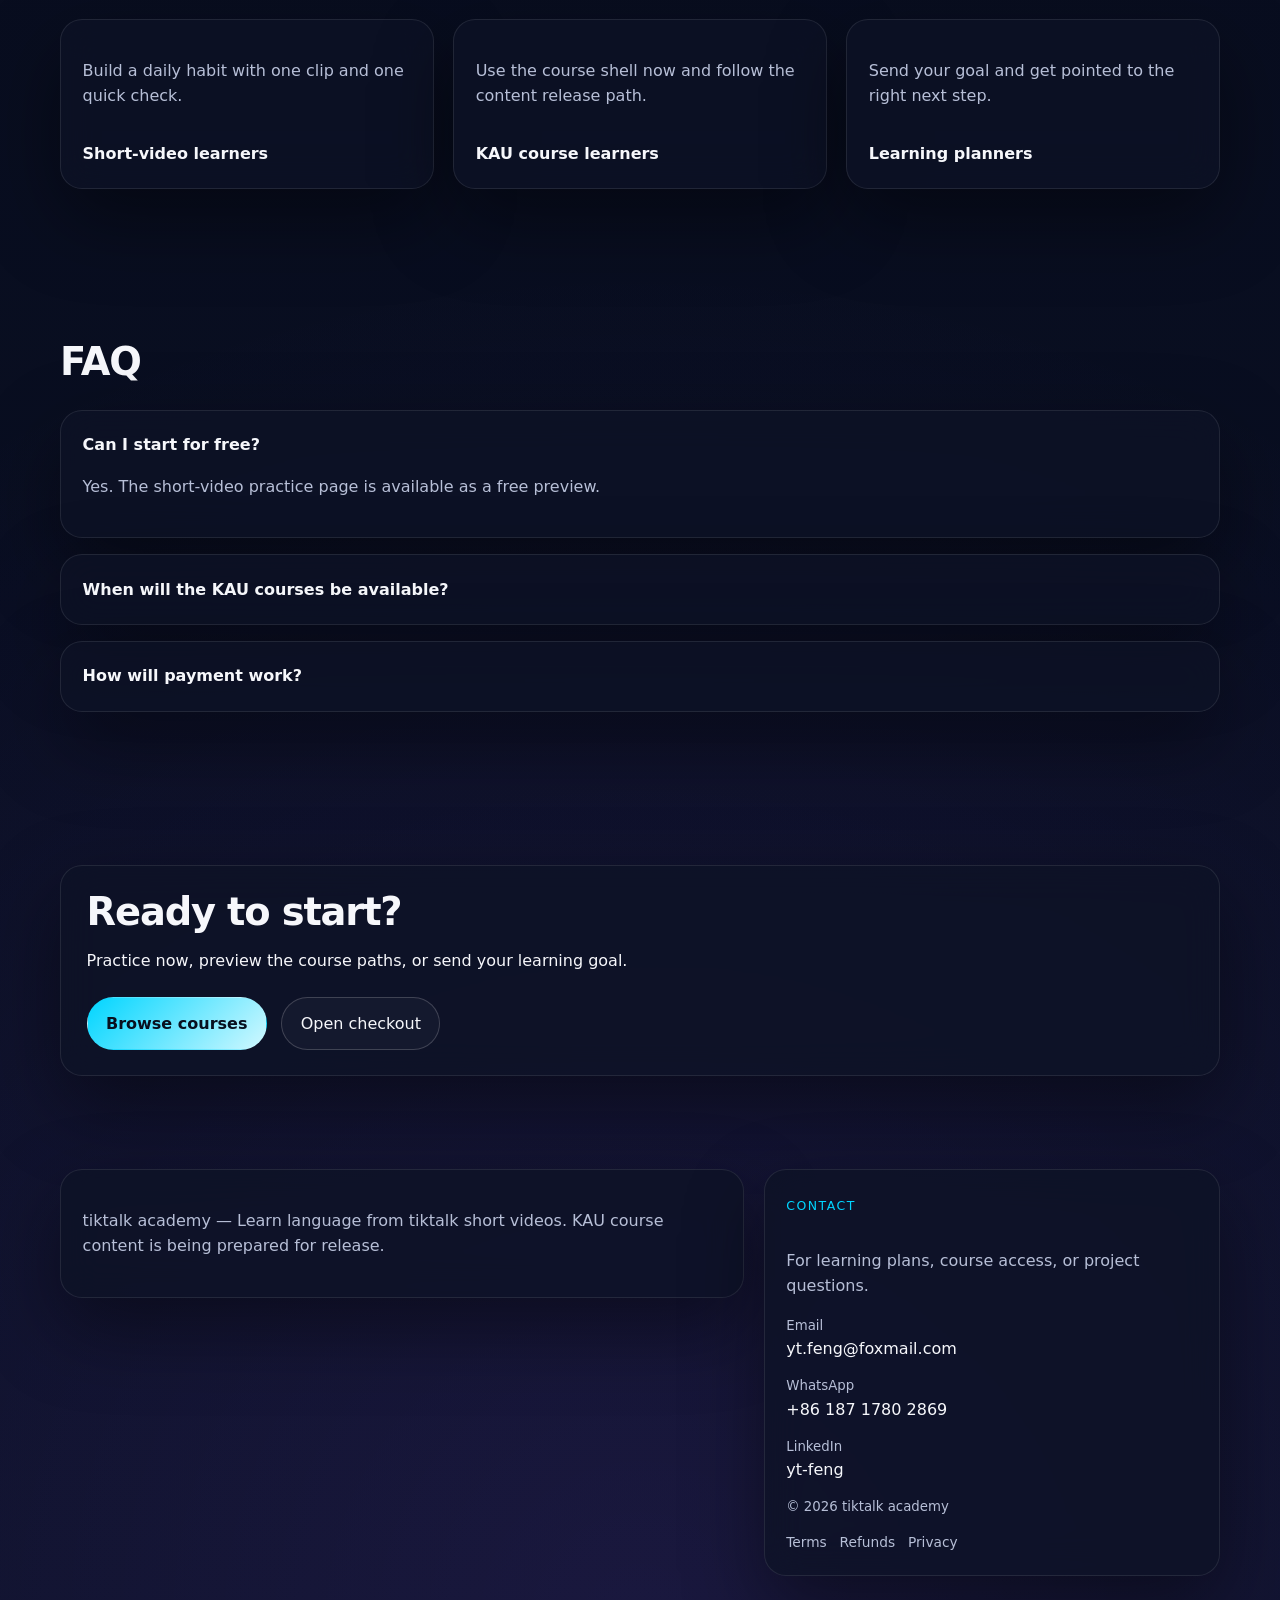
==== commit f1063f29: "Separate inquiry services from Paddle course catalog" ====
--- a/index.html
+++ b/index.html
@@ -6,9 +6,9 @@
     <title>tiktalk academy | Learn language from tiktalk short videos</title>
     <meta name="description" content="tiktalk academy helps learners build language habits through short videos, structured KAU courses, and guided practice." />
     <meta name="theme-color" content="#050816" />
-    <link rel="stylesheet" href="./styles.css" />
-    <script defer src="./translations.js"></script>
-    <script defer src="./main.js"></script>
+    <link rel="stylesheet" href="./styles.css?v=38cb5dc" />
+    <script defer src="./translations.js?v=38cb5dc"></script>
+    <script defer src="./main.js?v=38cb5dc"></script>
   </head>
   <body data-page="home">
     <header class="site-header">
@@ -26,6 +26,7 @@
           <a id="navHome" href="index.html">Home</a>
           <a id="navLearn" href="learn.html">Short videos</a>
           <a id="navProducts" href="products.html">Courses</a>
+          <a id="navServices" href="services.html">Services</a>
           <a id="navCheckout" href="order.html?product=bundle">Inquiry</a>
           <a id="navContact" href="#contact">Contact</a>
         </nav>
--- a/styles.css
+++ b/styles.css
@@ -117,6 +117,7 @@
 .policy-card h2 { margin: 2rem 0 0.5rem; font-size: 1.25rem; }
 .policy-card p { color: var(--muted); }
 .policy-card a { color: var(--accent-2); text-decoration: underline; text-underline-offset: 0.2em; }
+.service-boundary-card { margin-top: 1.2rem; }
 .policy-meta { margin-top: 0.7rem; font-size: 0.9rem; }
 .success-pill { display: inline-flex; padding: 0.38rem 0.7rem; border-radius: 999px; background: rgba(33,199,135,0.16); color: #a6f1d2; border: 1px solid rgba(33,199,135,0.24); }
 .video-teaser {
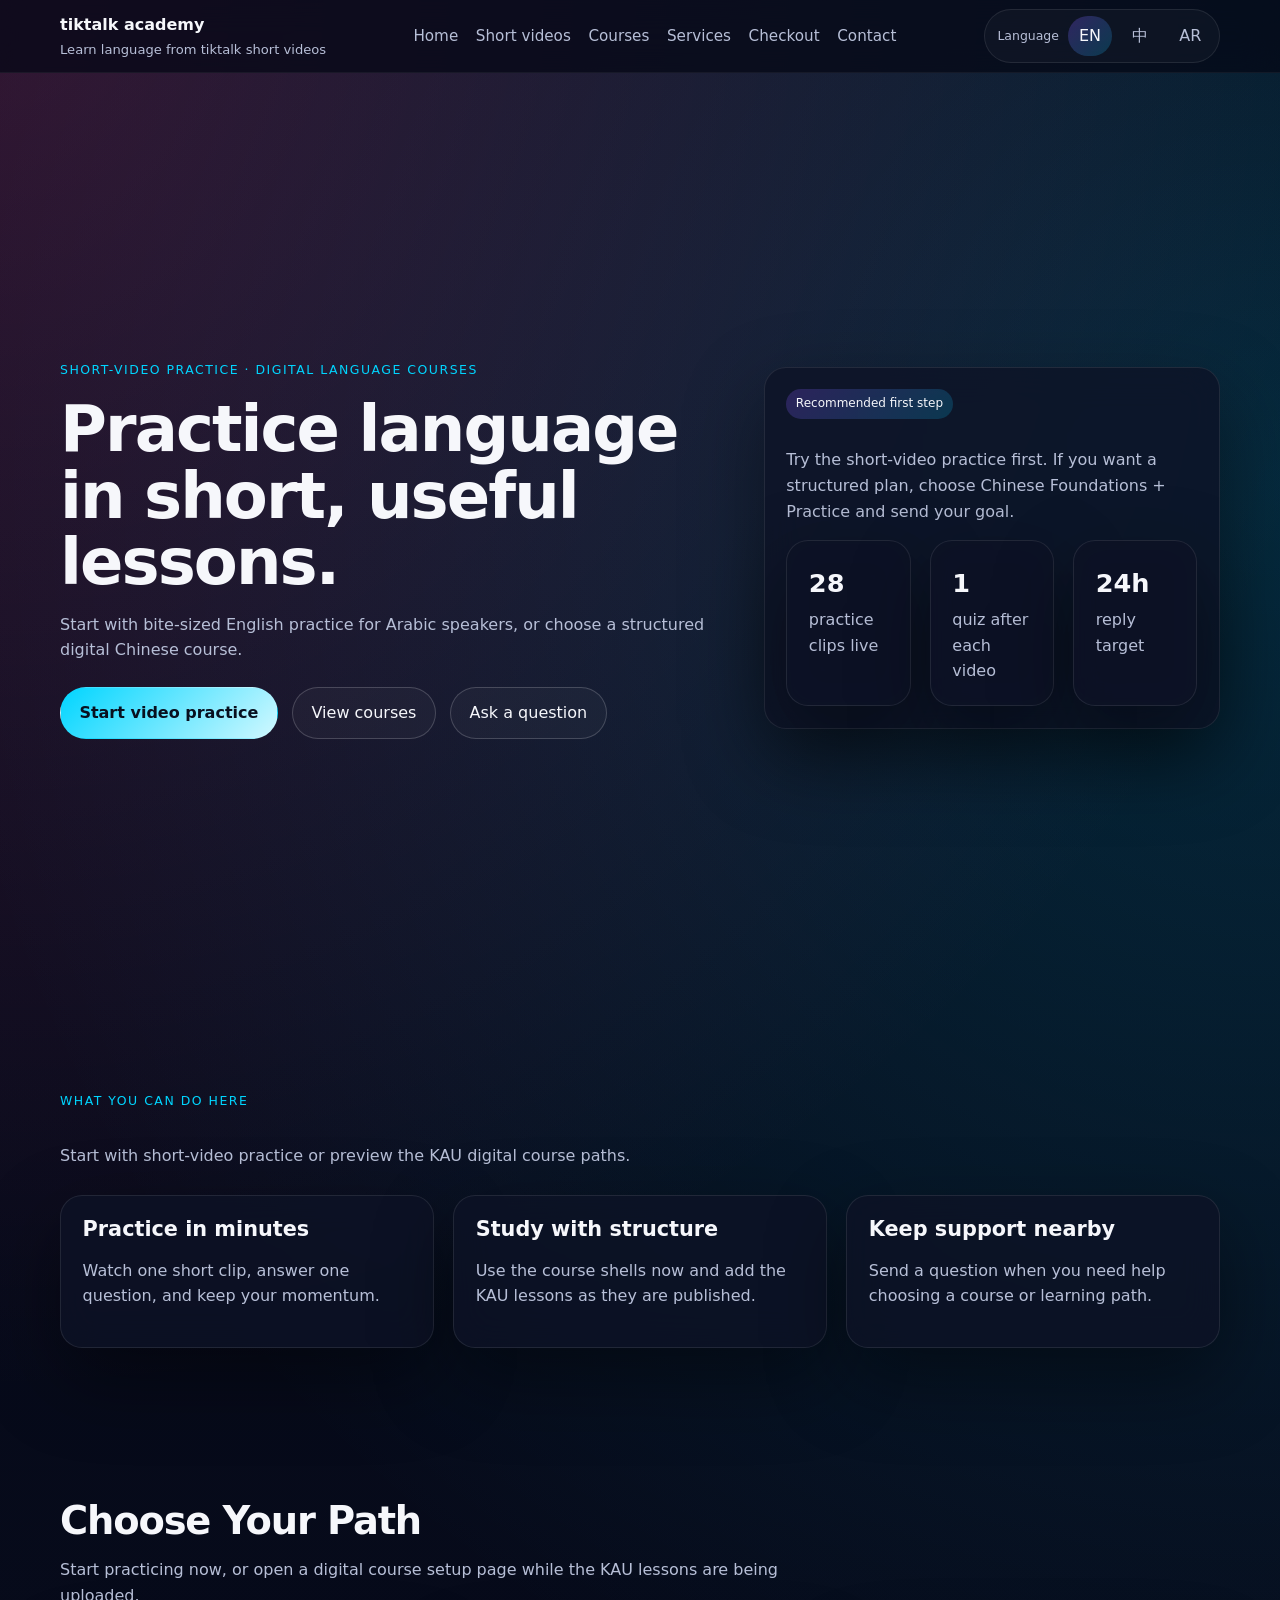
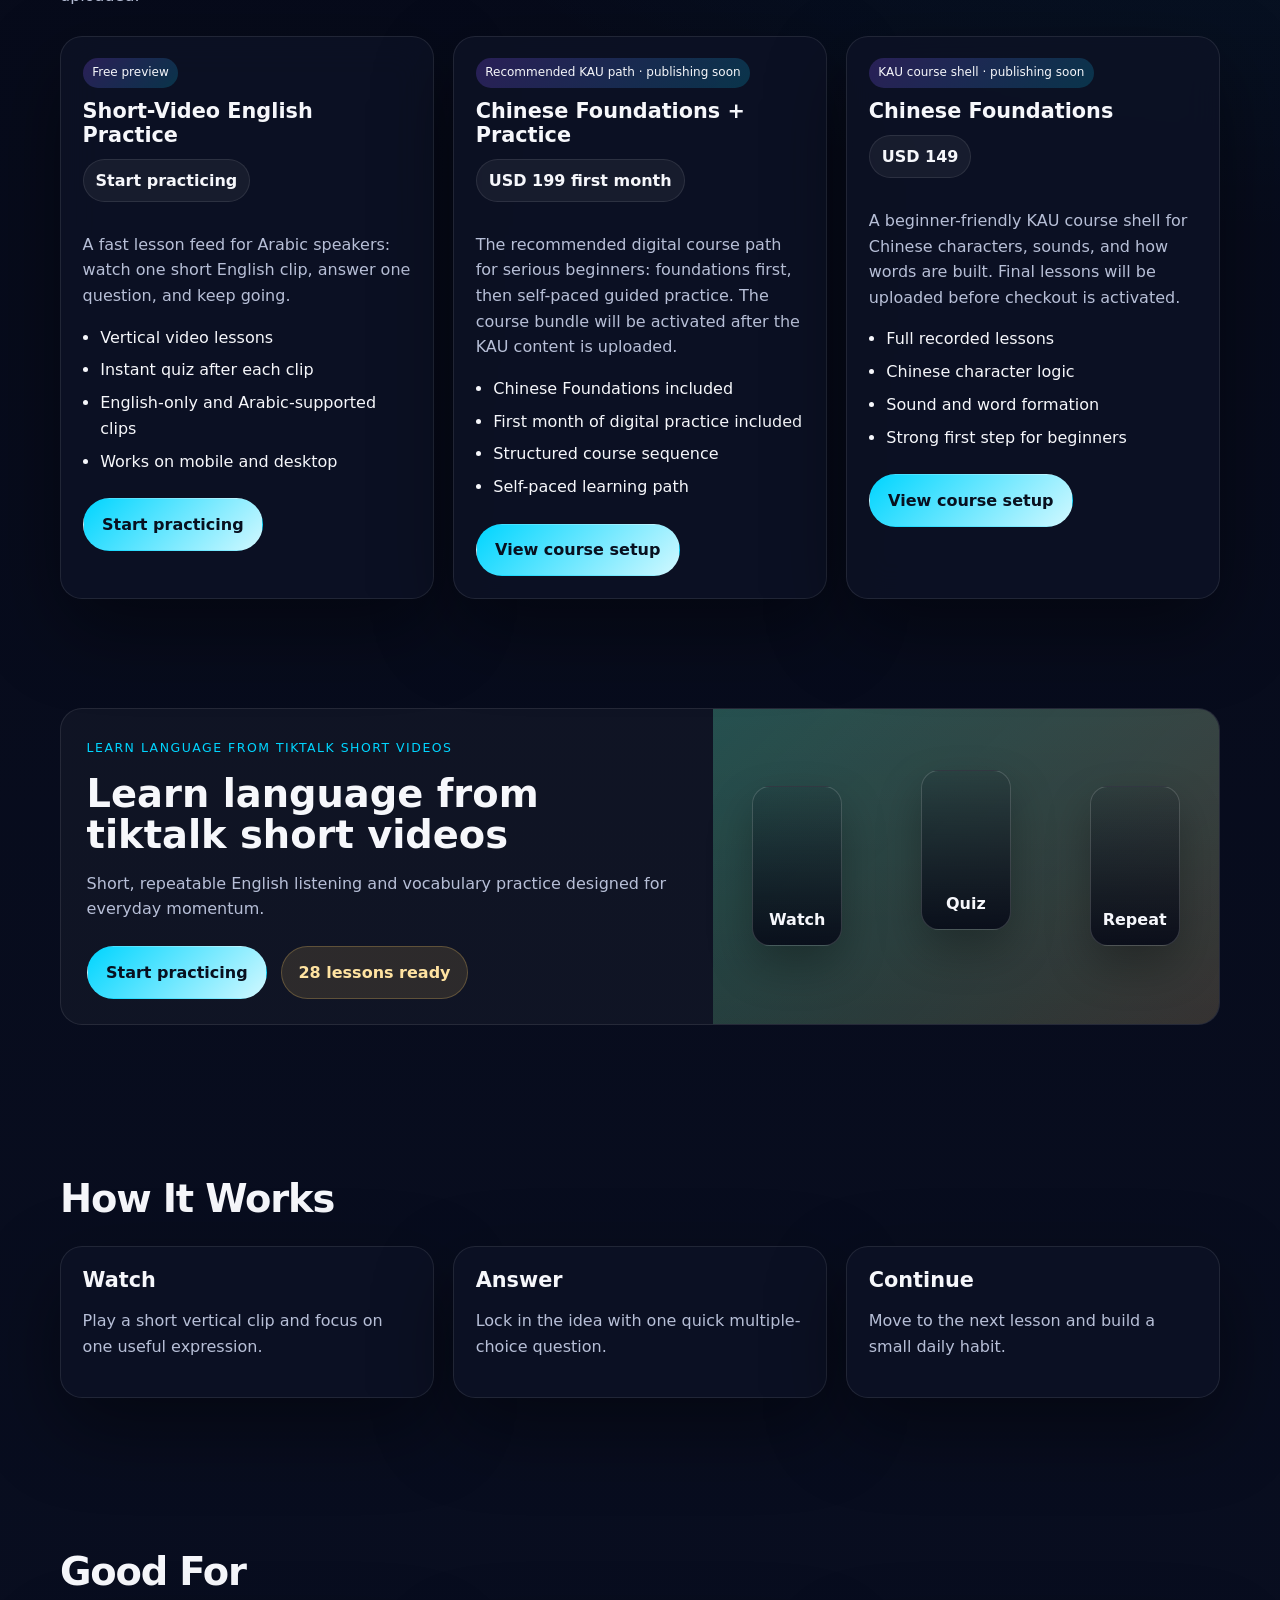
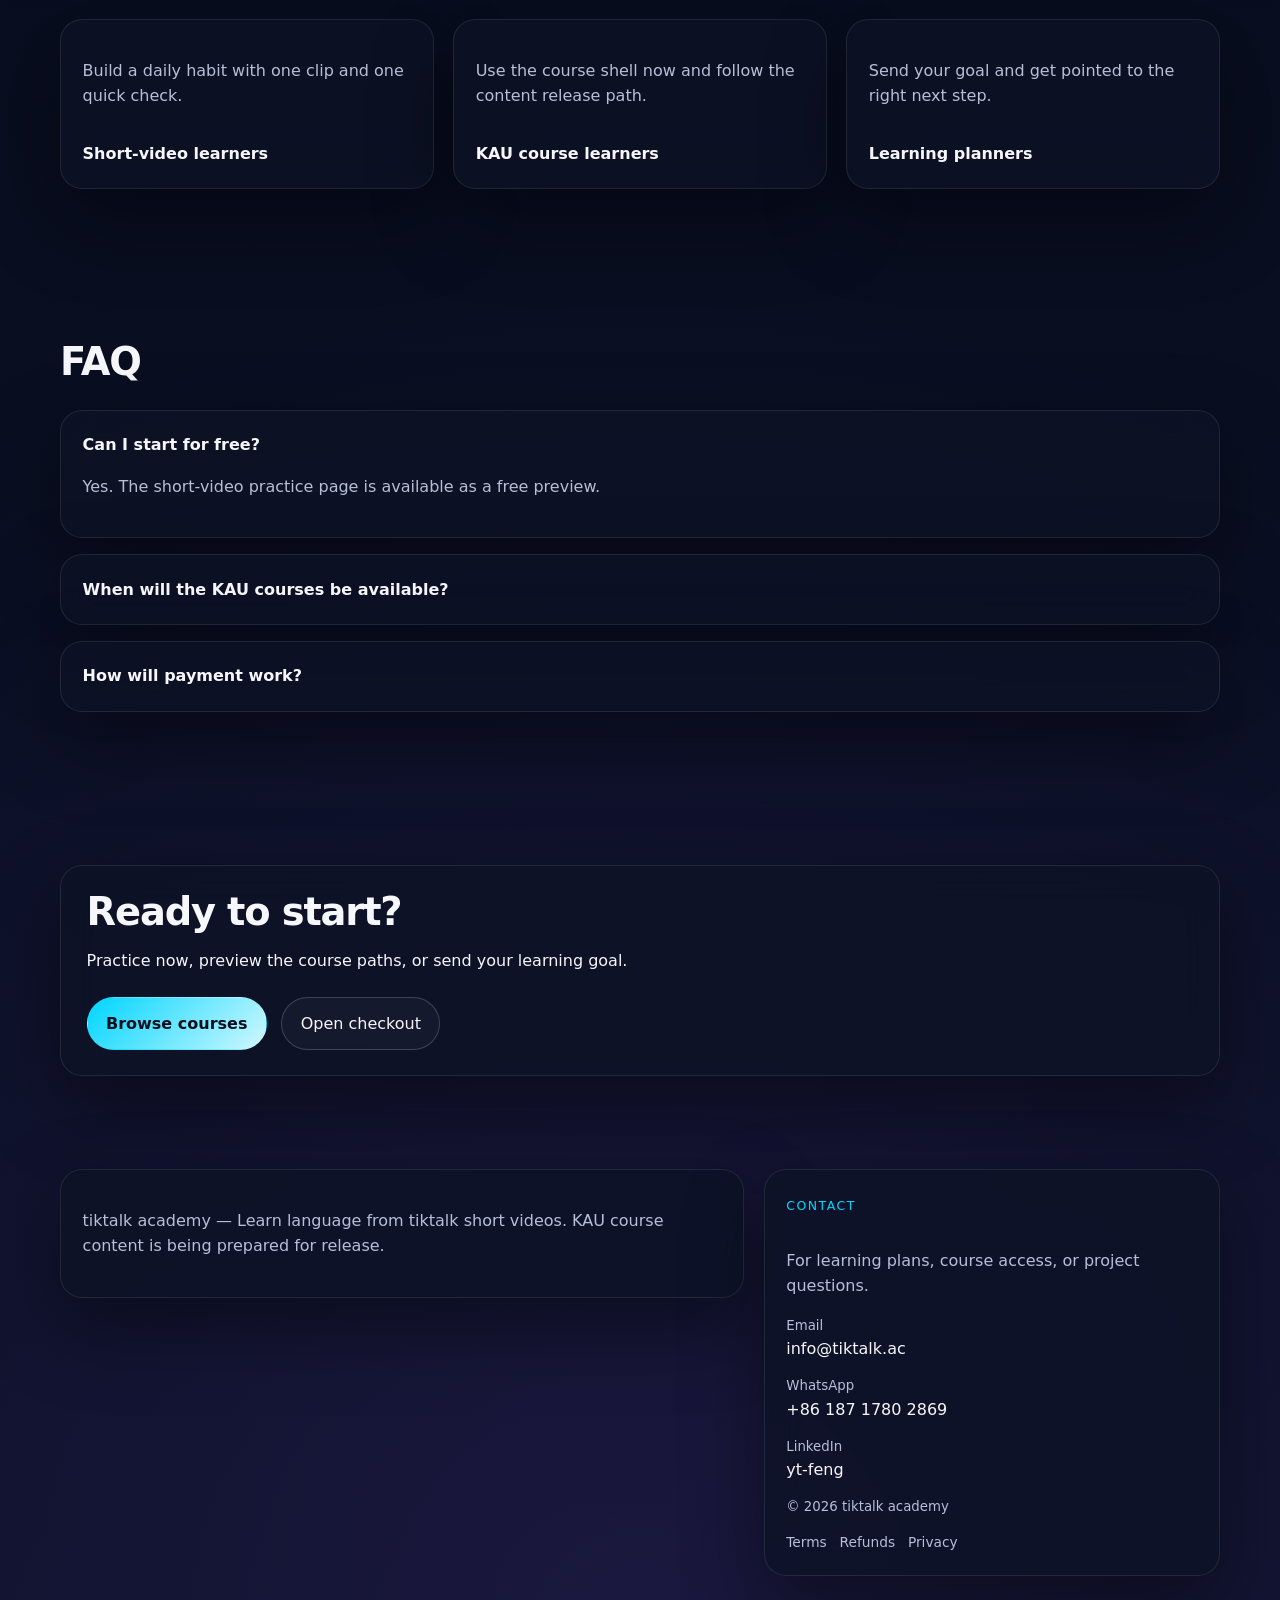
==== commit b9b896f0: "Update public contact email" ====
--- a/index.html
+++ b/index.html
@@ -6,9 +6,9 @@
     <title>tiktalk academy | Learn language from tiktalk short videos</title>
     <meta name="description" content="tiktalk academy helps learners build language habits through short videos, structured KAU courses, and guided practice." />
     <meta name="theme-color" content="#050816" />
-    <link rel="stylesheet" href="./styles.css?v=38cb5dc" />
-    <script defer src="./translations.js?v=38cb5dc"></script>
-    <script defer src="./main.js?v=38cb5dc"></script>
+    <link rel="stylesheet" href="./styles.css?v=20260913-email" />
+    <script defer src="./translations.js?v=20260913-email"></script>
+    <script defer src="./main.js?v=20260913-email"></script>
   </head>
   <body data-page="home">
     <header class="site-header">
@@ -127,7 +127,7 @@
           <div class="footer-links">
             <div>
               <small id="footerEmailLabel">Email</small>
-              <a id="footerEmailLink" href="mailto:yt.feng@foxmail.com">yt.feng@foxmail.com</a>
+              <a id="footerEmailLink" href="mailto:info@tiktalk.ac">info@tiktalk.ac</a>
             </div>
             <div>
               <small id="footerWhatsappLabel">WhatsApp</small>
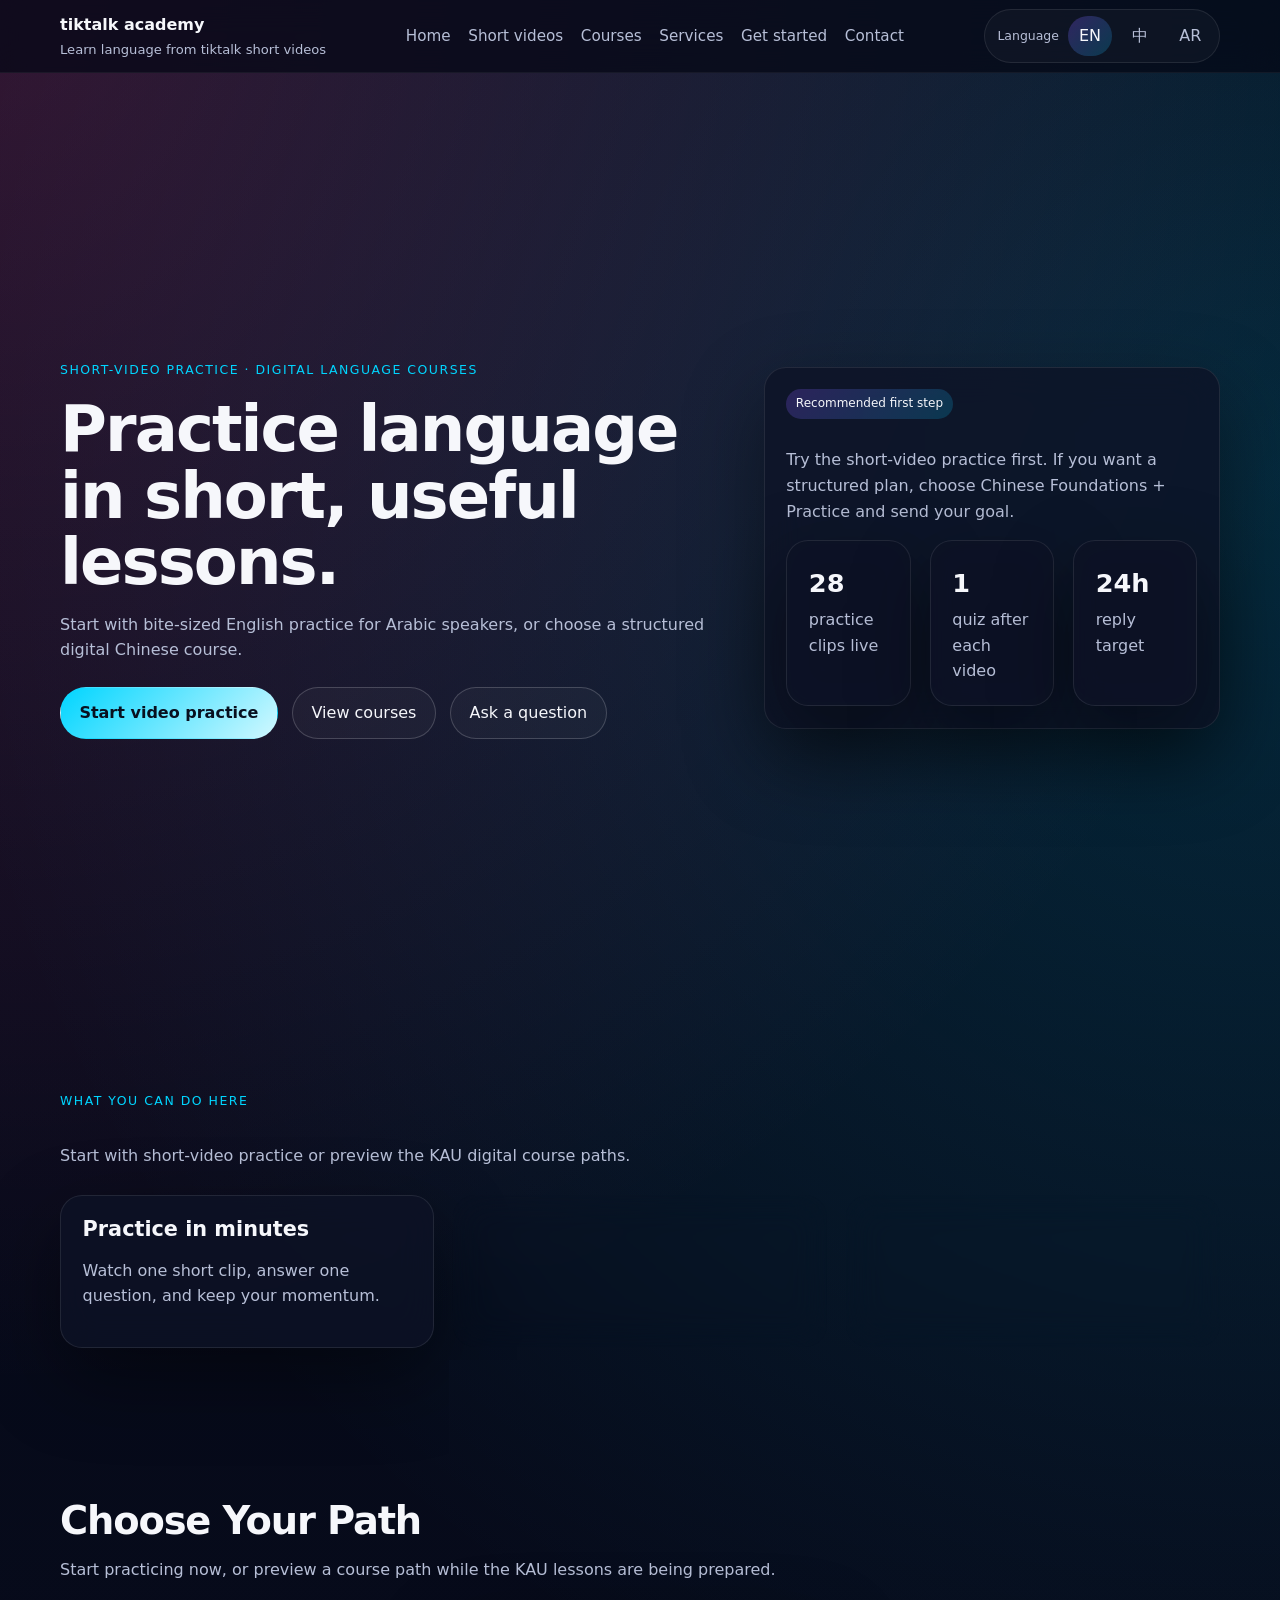
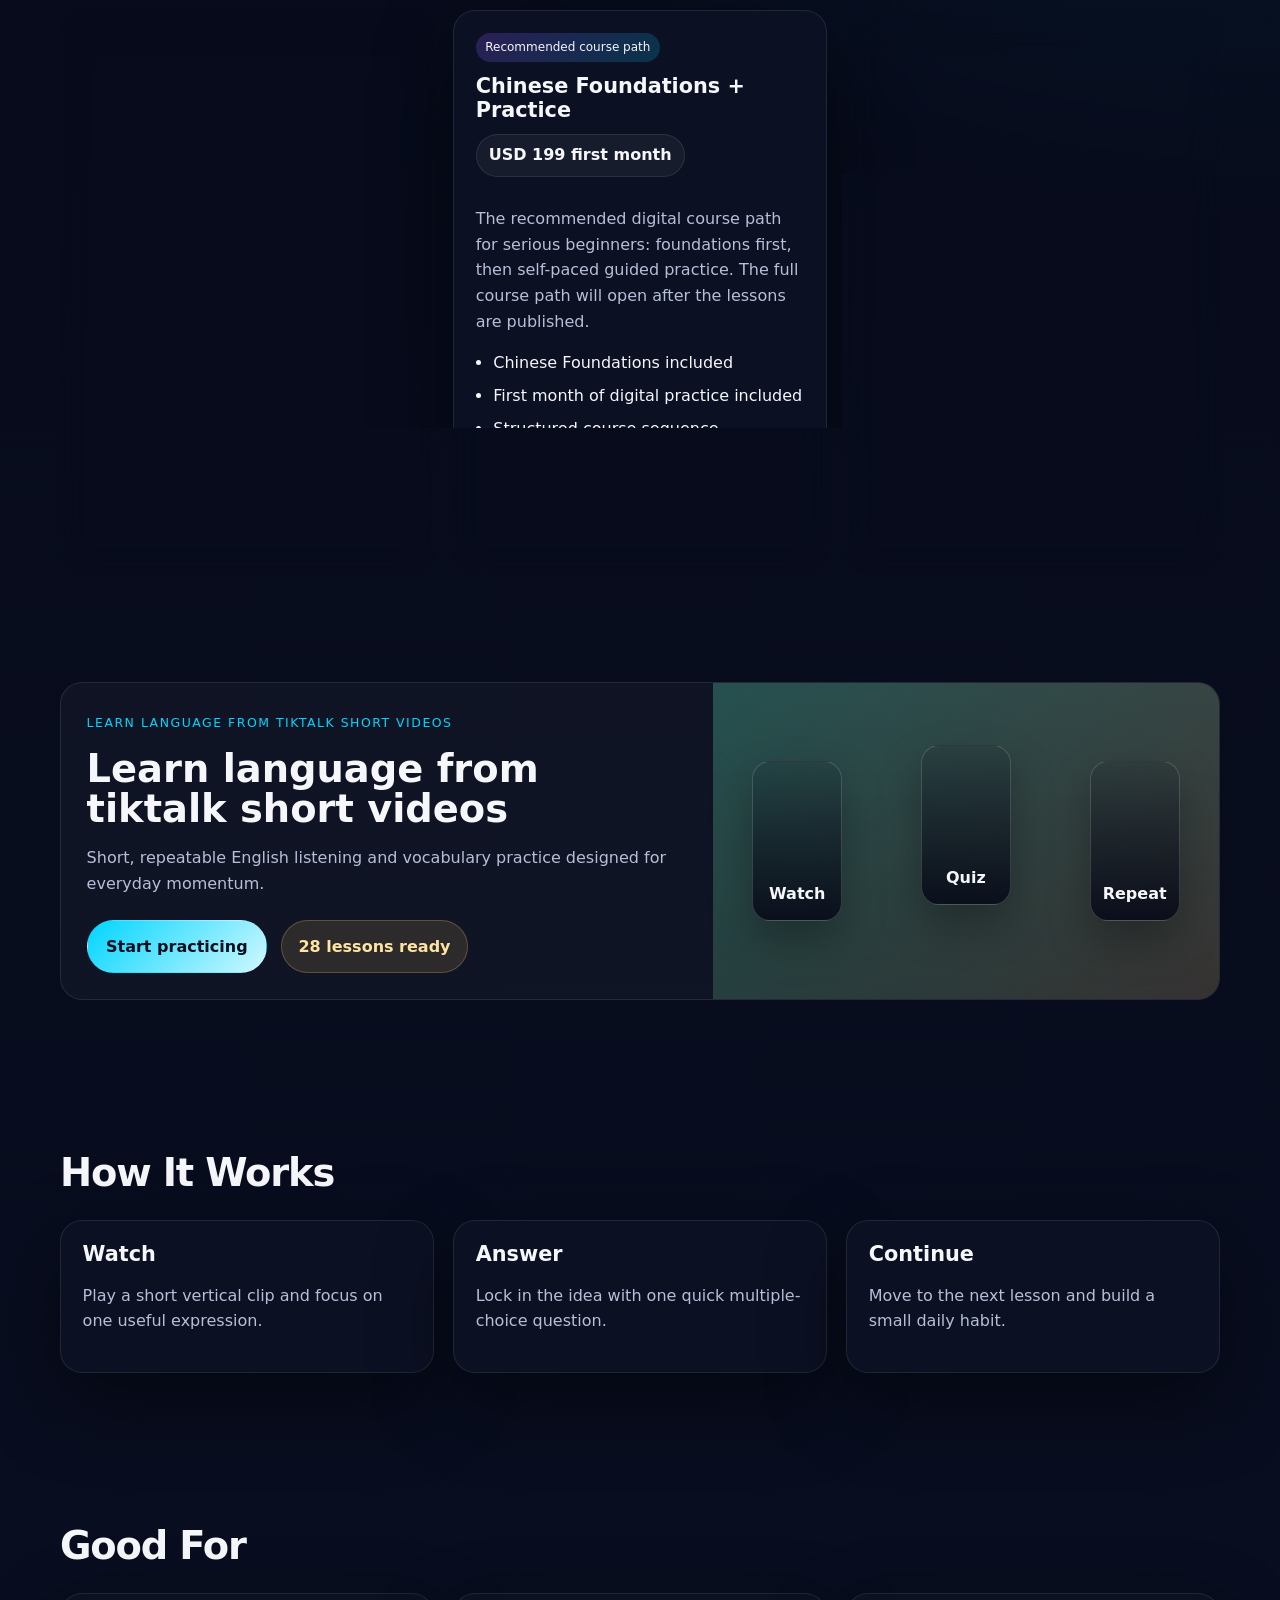
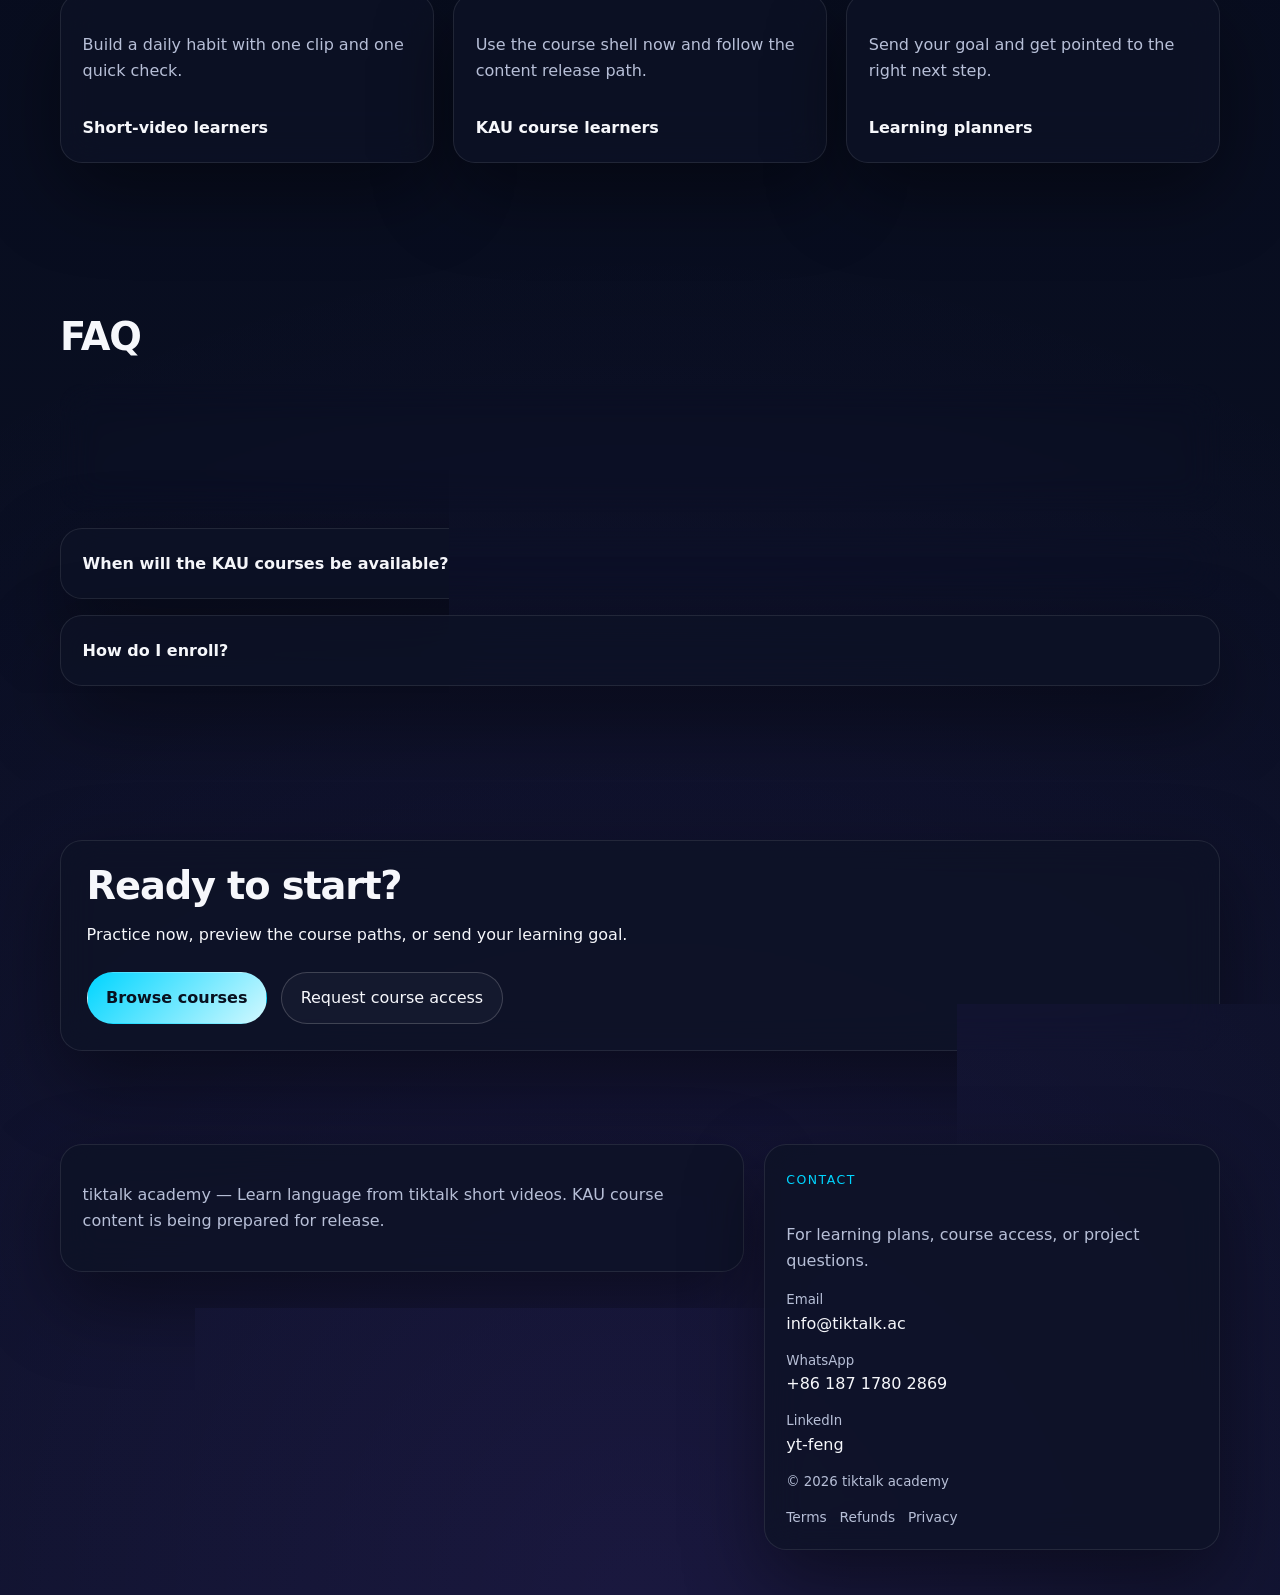
==== commit 118cd2f1: "Hide payment provider from public enrollment flow" ====
--- a/index.html
+++ b/index.html
@@ -6,9 +6,9 @@
     <title>tiktalk academy | Learn language from tiktalk short videos</title>
     <meta name="description" content="tiktalk academy helps learners build language habits through short videos, structured KAU courses, and guided practice." />
     <meta name="theme-color" content="#050816" />
-    <link rel="stylesheet" href="./styles.css?v=20260913-email" />
-    <script defer src="./translations.js?v=20260913-email"></script>
-    <script defer src="./main.js?v=20260913-email"></script>
+    <link rel="stylesheet" href="./styles.css?v=20260913-frontend" />
+    <script defer src="./translations.js?v=20260913-frontend"></script>
+    <script defer src="./main.js?v=20260913-frontend"></script>
   </head>
   <body data-page="home">
     <header class="site-header">
@@ -27,7 +27,7 @@
           <a id="navLearn" href="learn.html">Short videos</a>
           <a id="navProducts" href="products.html">Courses</a>
           <a id="navServices" href="services.html">Services</a>
-          <a id="navCheckout" href="order.html?product=bundle">Inquiry</a>
+          <a id="navCheckout" href="order.html?product=bundle">Get started</a>
           <a id="navContact" href="#contact">Contact</a>
         </nav>
 
@@ -107,7 +107,7 @@
             <p id="finalLead"></p>
             <div class="hero-actions">
               <a id="finalProductsButton" class="button button-primary" href="products.html">Browse catalog</a>
-              <a id="finalOrderButton" class="button button-secondary" href="checkout.html?product=bundle">Order now</a>
+              <a id="finalOrderButton" class="button button-secondary" href="order.html?product=bundle">Request course access</a>
             </div>
           </div>
         </div>
--- a/styles.css
+++ b/styles.css
@@ -107,7 +107,7 @@
 .summary-line, .summary-total { display: flex; justify-content: space-between; gap: 1rem; }
 .summary-total { margin-top: 1rem; padding-top: 1rem; border-top: 1px solid var(--line); font-weight: 700; color: var(--text); }
 .inline-note { font-size: 0.88rem; color: var(--muted); }
-.payment-status { min-height: 1.6rem; margin: 1rem 0 0; color: #ffe3a1; font-size: 0.92rem; }
+.course-status { min-height: 1.6rem; margin: 1rem 0 0; color: #ffe3a1; font-size: 0.92rem; }
 .policy-links { display: flex; flex-wrap: wrap; gap: 0.8rem; }
 .policy-links a { color: var(--muted); font-size: 0.86rem; }
 .policy-links a:hover, .policy-links a:focus-visible { color: var(--text); }
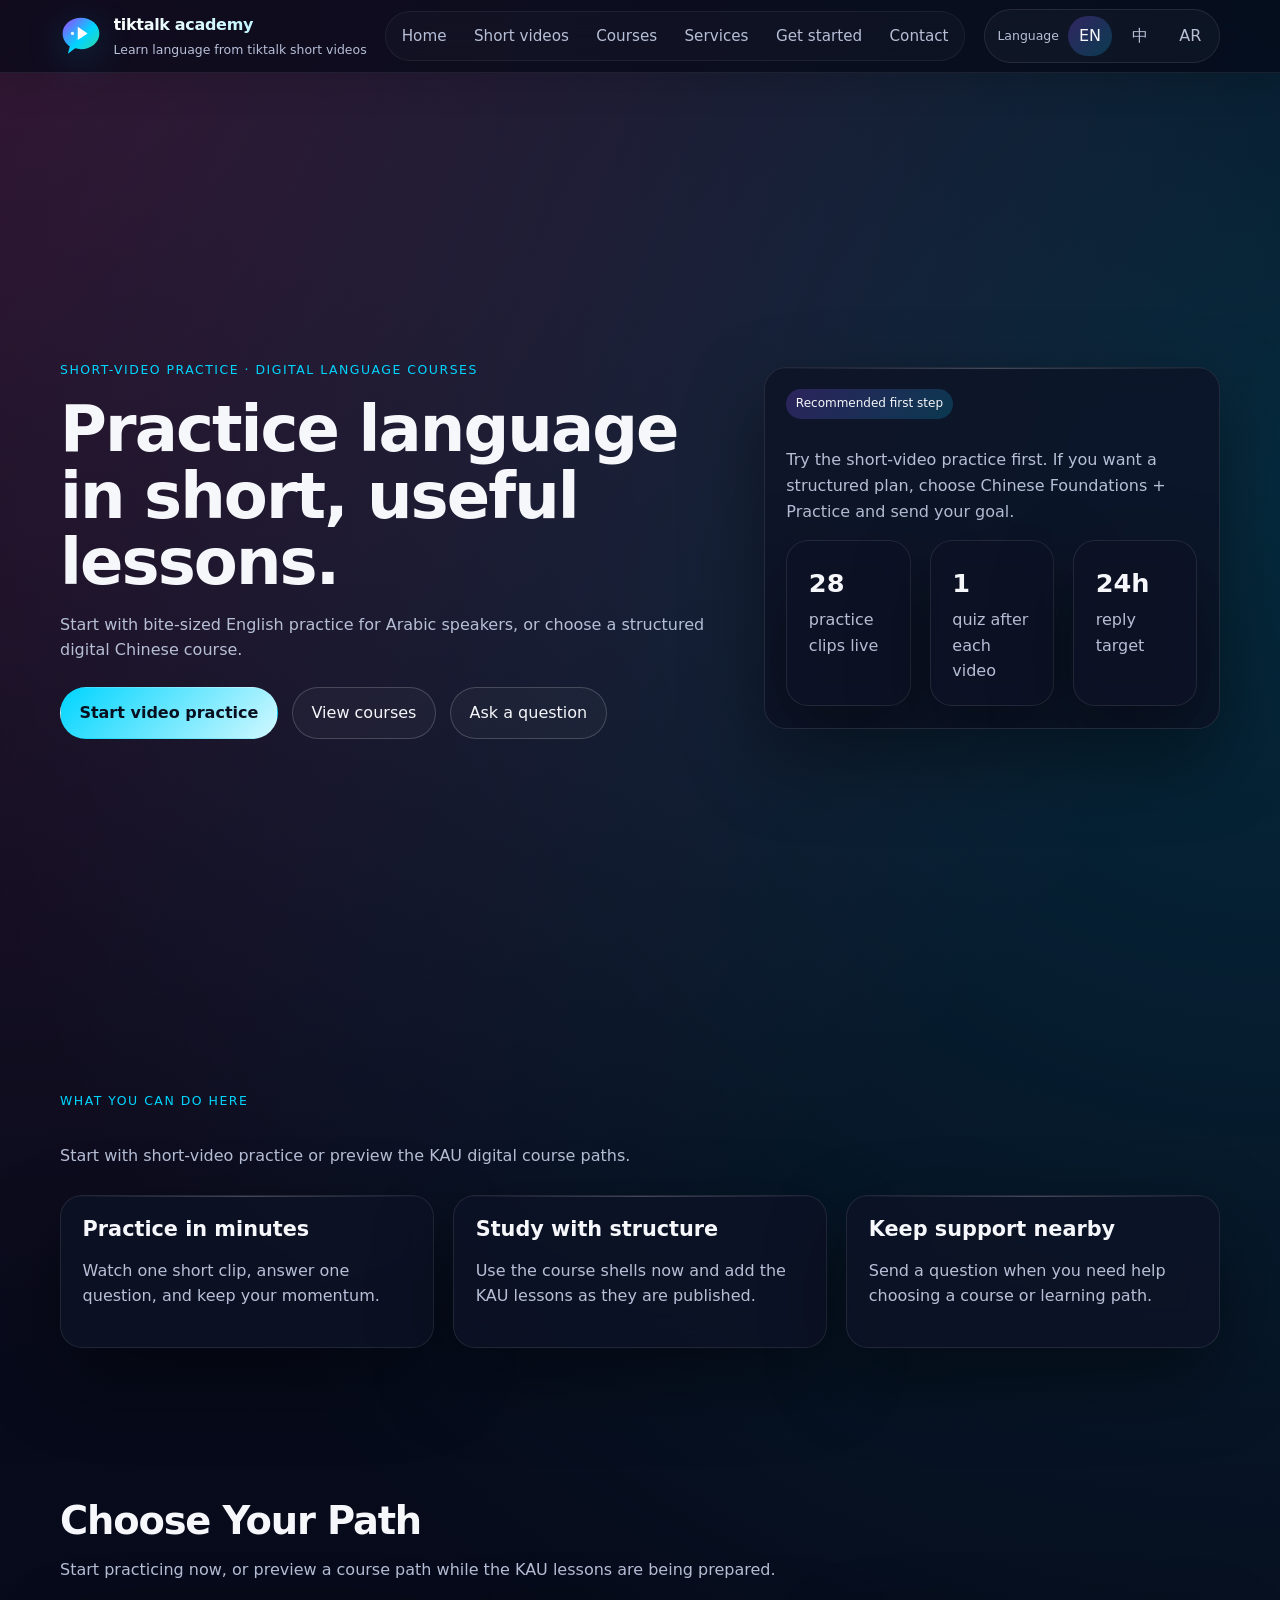
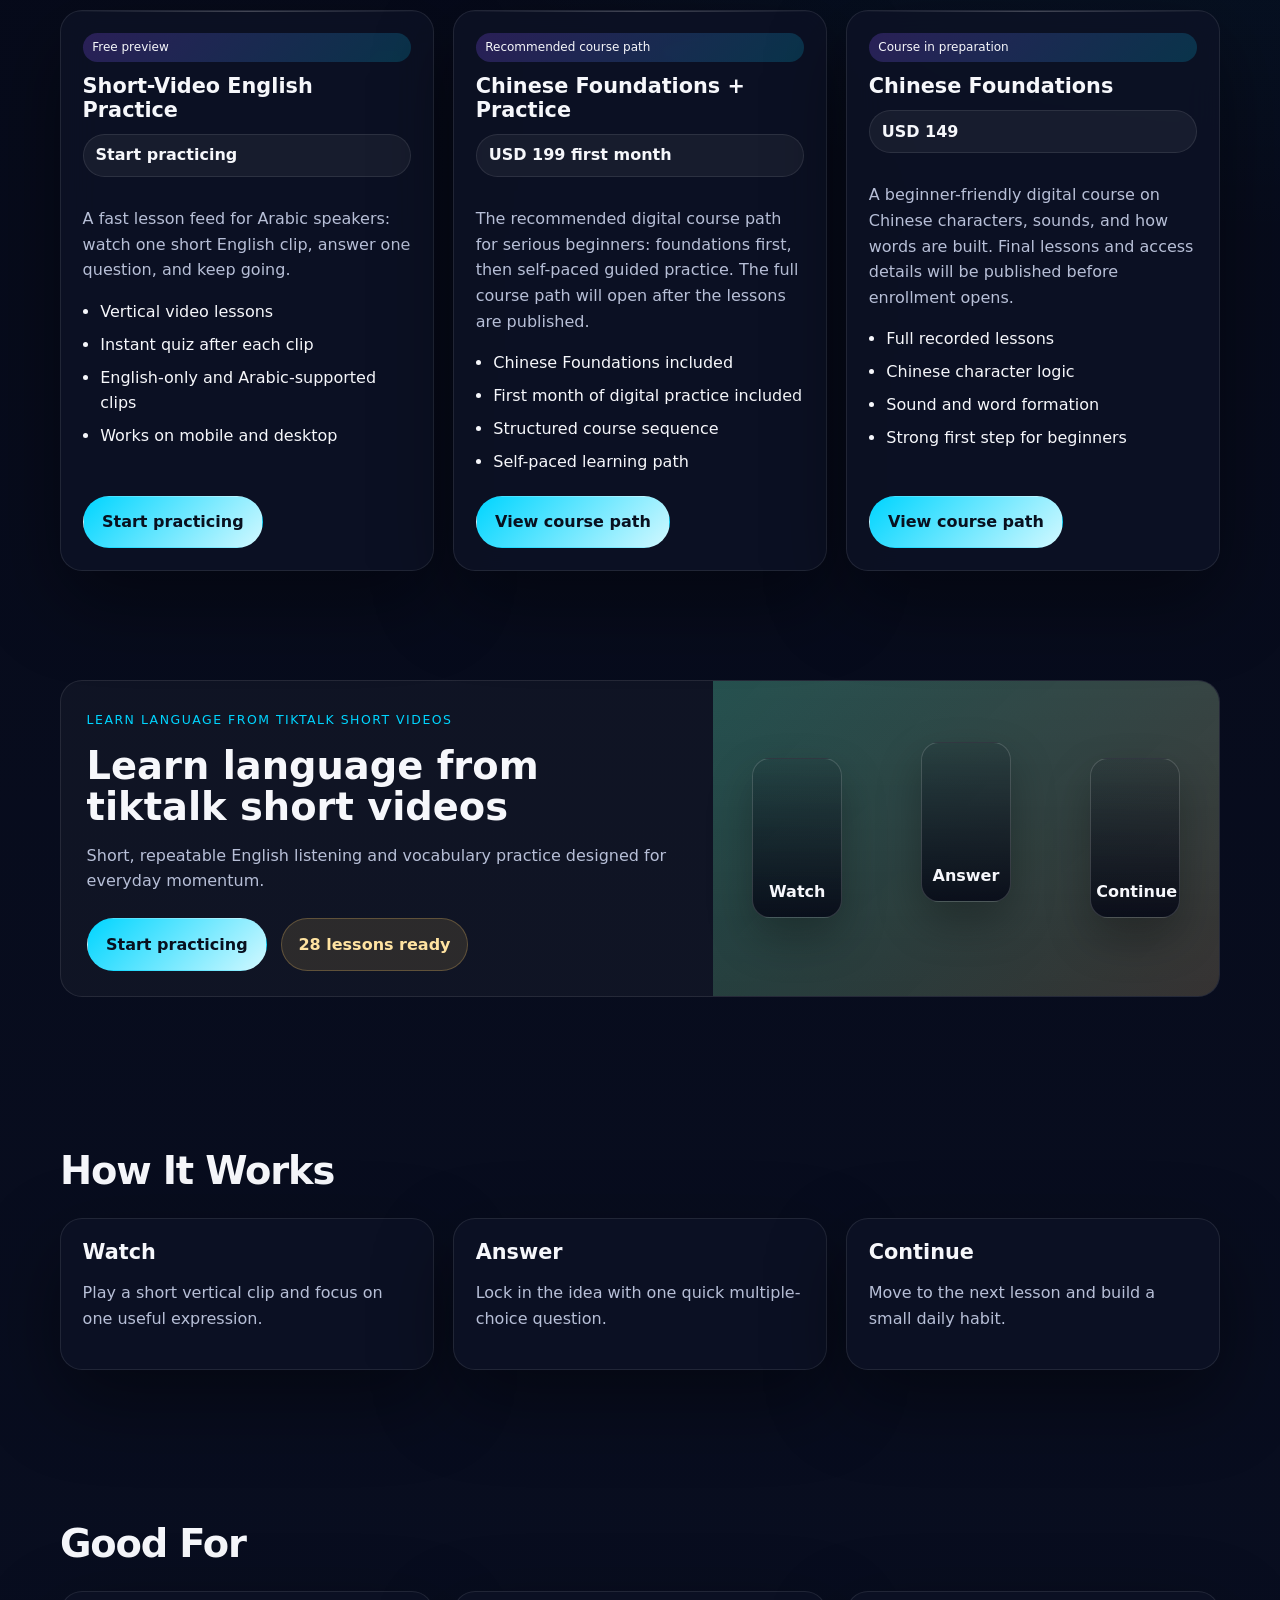
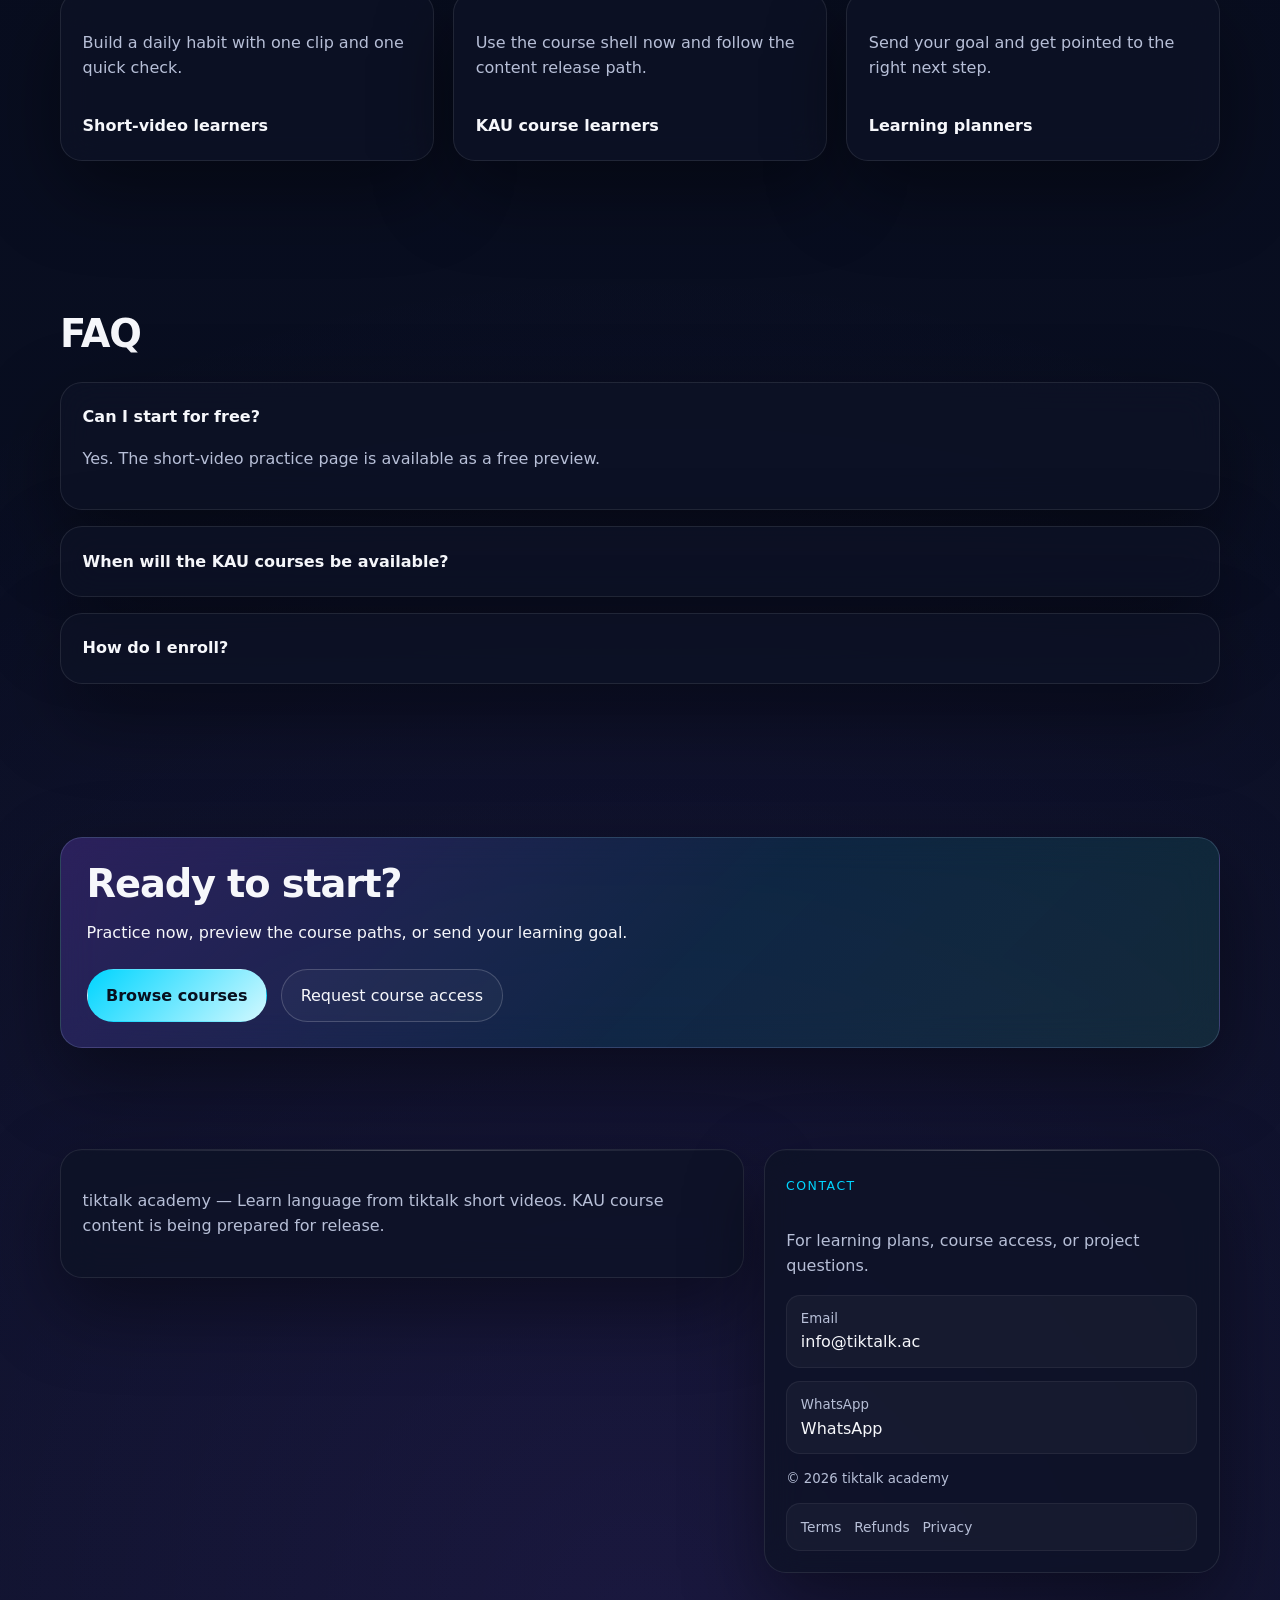
==== commit 1959e461: "Polish brand and multilingual public experience" ====
--- a/index.html
+++ b/index.html
@@ -6,17 +6,14 @@
     <title>tiktalk academy | Learn language from tiktalk short videos</title>
     <meta name="description" content="tiktalk academy helps learners build language habits through short videos, structured KAU courses, and guided practice." />
     <meta name="theme-color" content="#050816" />
-    <link rel="stylesheet" href="./styles.css?v=20260913-frontend" />
-    <script defer src="./translations.js?v=20260913-frontend"></script>
-    <script defer src="./main.js?v=20260913-frontend"></script>
+    <link rel="stylesheet" href="./styles.css?v=20260913-polish" />
+    <script defer src="./translations.js?v=20260913-polish"></script>
+    <script defer src="./main.js?v=20260913-polish"></script>
   </head>
   <body data-page="home">
     <header class="site-header">
       <div class="container nav-shell">
-        <a class="brand" href="index.html">
-          <strong id="brandName">tiktalk academy</strong>
-          <span id="brandTagline">Learn language from tiktalk short videos</span>
-        </a>
+        <a class="brand" href="index.html"><img class="brand-mark" src="./logo.svg" alt="" aria-hidden="true"><span class="brand-copy"><strong id="brandName">tiktalk academy</strong><span id="brandTagline">Learn language from tiktalk short videos</span></span></a>
 
         <button class="nav-toggle" type="button" aria-expanded="false" aria-controls="site-nav" aria-label="Toggle navigation">
           <span></span><span></span><span></span>
@@ -131,11 +128,7 @@
             </div>
             <div>
               <small id="footerWhatsappLabel">WhatsApp</small>
-              <a id="footerWhatsappLink" href="https://wa.me/8618717802869">+86 187 1780 2869</a>
-            </div>
-            <div>
-              <small id="footerLinkedinLabel">LinkedIn</small>
-              <a id="footerLinkedinLink" href="https://www.linkedin.com/in/yt-feng/" target="_blank" rel="noreferrer">yt-feng</a>
+              <a id="footerWhatsappLink" href="https://wa.me/8618717802869" target="_blank" rel="noreferrer" aria-label="Chat with tiktalk academy on WhatsApp">WhatsApp</a>
             </div>
             <small>© <span id="year"></span> tiktalk academy</small>
             <div class="policy-links" aria-label="Policies">
--- a/styles.css
+++ b/styles.css
@@ -29,6 +29,19 @@
     radial-gradient(circle at 50% 100%, rgba(140, 82, 255, 0.12), transparent 28%),
     linear-gradient(180deg, var(--bg) 0%, var(--bg-2) 100%);
   line-height: 1.6;
+  overflow-x: hidden;
+  isolation: isolate;
+}
+body::before {
+  content: "";
+  position: fixed;
+  inset: 0;
+  z-index: -1;
+  pointer-events: none;
+  opacity: 0.22;
+  background-image: linear-gradient(rgba(255,255,255,0.035) 1px, transparent 1px), linear-gradient(90deg, rgba(255,255,255,0.035) 1px, transparent 1px);
+  background-size: 44px 44px;
+  mask-image: linear-gradient(to bottom, black, transparent 72%);
 }
 a { color: inherit; text-decoration: none; }
 button, input, textarea, select { font: inherit; }
@@ -38,15 +51,19 @@
 .section-tight { padding-top: 2rem; }
 .site-header {
   position: sticky; top: 0; z-index: 20; backdrop-filter: blur(18px);
-  background: rgba(5, 8, 22, 0.72); border-bottom: 1px solid rgba(255,255,255,0.05);
+  background: rgba(5, 8, 22, 0.7); border-bottom: 1px solid rgba(255,255,255,0.08);
+  box-shadow: 0 12px 34px rgba(0,0,0,0.12);
 }
 .nav-shell { min-height: 72px; display: flex; align-items: center; justify-content: space-between; gap: 1rem; }
-.brand { display: grid; gap: 0.1rem; }
-.brand strong { font-size: 1rem; font-weight: 700; }
-.brand span { font-size: 0.82rem; color: var(--muted); }
-.site-nav { display: flex; align-items: center; gap: 1.1rem; }
+.brand { display: flex; align-items: center; gap: 0.72rem; min-width: max-content; }
+.brand-mark { width: 42px; height: 42px; flex: 0 0 auto; filter: drop-shadow(0 8px 18px rgba(0,213,255,0.18)); }
+.brand-copy { display: grid; gap: 0.1rem; }
+.brand strong { font-size: 1rem; font-weight: 800; letter-spacing: -0.02em; background: linear-gradient(90deg, #fff, #b9f5ff 62%, #b7ffd9); -webkit-background-clip: text; background-clip: text; color: transparent; }
+.brand span { font-size: 0.78rem; color: var(--muted); }
+.site-nav { display: flex; align-items: center; gap: 0.35rem; padding: 0.3rem; border: 1px solid rgba(255,255,255,0.06); border-radius: 999px; background: rgba(255,255,255,0.025); }
+.site-nav a { padding: 0.42rem 0.68rem; border-radius: 999px; }
 .site-nav a { color: var(--muted); font-size: 0.95rem; }
-.site-nav a:hover, .site-nav a:focus-visible { color: var(--text); }
+.site-nav a:hover, .site-nav a:focus-visible { color: var(--text); background: rgba(255,255,255,0.07); }
 .lang-switch { display: flex; align-items: center; gap: 0.55rem; padding: 0.4rem; border: 1px solid var(--line); border-radius: 999px; background: rgba(255,255,255,0.03); }
 .lang-switch label { font-size: 0.78rem; color: var(--muted); padding-inline-start: 0.4rem; }
 .lang-btn { border: 0; background: transparent; color: var(--muted); border-radius: 999px; padding: 0.42rem 0.7rem; cursor: pointer; }
@@ -62,6 +79,7 @@
 .hero-actions, .card-actions { display: flex; flex-wrap: wrap; gap: 0.9rem; margin-top: 1.5rem; }
 .button { display: inline-flex; align-items: center; justify-content: center; min-height: 46px; padding: 0.78rem 1.15rem; border-radius: 999px; border: 1px solid var(--line-strong); transition: transform 0.15s ease, background 0.15s ease; }
 .button:hover { transform: translateY(-1px); }
+.button:focus-visible, .lang-btn:focus-visible, .nav-toggle:focus-visible, .site-nav a:focus-visible, .footer-links a:focus-visible { outline: 3px solid rgba(0,213,255,0.55); outline-offset: 3px; }
 .button.is-disabled, .button[aria-disabled="true"] { cursor: not-allowed; opacity: 0.52; filter: saturate(0.45); }
 .button.is-disabled:hover, .button[aria-disabled="true"]:hover { transform: none; }
 .button-primary { color: #08101f; font-weight: 700; background: linear-gradient(135deg, var(--accent-2), #d1f8ff); border-color: transparent; }
@@ -71,6 +89,8 @@
   border: 1px solid var(--line); background: var(--panel); border-radius: var(--radius); box-shadow: var(--shadow); backdrop-filter: blur(18px);
 }
 .stat-card, .glass-card, .product-card, .quote-card, .step-card, .footer-panel, .checkout-panel, .faq-item, .note-card { padding: 1.35rem; }
+.glass-card, .product-card, .quote-card, .step-card, .footer-panel, .checkout-panel { position: relative; overflow: hidden; }
+.glass-card::before, .product-card::before, .footer-panel::before, .checkout-panel::before { content: ""; position: absolute; inset: 0 0 auto; height: 1px; background: linear-gradient(90deg, transparent, rgba(255,255,255,0.35), transparent); opacity: 0.65; }
 .hero-metrics { grid-template-columns: repeat(3, 1fr); }
 .stat-card strong { display: block; font-size: 1.6rem; margin-bottom: 0.2rem; }
 .stat-card span { color: var(--muted); }
@@ -78,7 +98,11 @@
 .grid-3, .product-grid { grid-template-columns: repeat(3, 1fr); }
 .checkout-layout { grid-template-columns: 1.15fr 0.85fr; }
 .card-topline { display: inline-flex; margin-bottom: 0.8rem; padding: 0.32rem 0.6rem; border-radius: 999px; font-size: 0.75rem; background: linear-gradient(135deg, rgba(140,82,255,0.24), rgba(0,213,255,0.18)); }
+.product-card { display: flex; flex-direction: column; min-height: 100%; transition: transform 0.18s ease, border-color 0.18s ease, background 0.18s ease; }
+.product-card:hover { transform: translateY(-5px); border-color: rgba(0,213,255,0.28); background: rgba(17,24,49,0.88); }
 .product-card h3, .glass-card h3, .step-card h3 { margin: 0 0 0.7rem; font-size: 1.3rem; line-height: 1.15; }
+.product-card .feature-list { flex: 1; }
+.product-card .card-actions { margin-top: 1.35rem; }
 .price-pill { display: inline-flex; padding: 0.48rem 0.75rem; border-radius: 999px; background: rgba(255,255,255,0.05); border: 1px solid var(--line); font-weight: 700; margin-bottom: 0.85rem; }
 .feature-list { margin: 0; padding-left: 1.1rem; }
 .feature-list li + li { margin-top: 0.45rem; }
@@ -90,11 +114,15 @@
 .faq-item summary::-webkit-details-marker { display: none; }
 .faq-item[open] summary { margin-bottom: 0.75rem; }
 .final-card { padding: 1.6rem; }
-.footer { padding: 1rem 0 2.8rem; }
+.final-card { background: linear-gradient(135deg, rgba(140,82,255,0.24), rgba(0,213,255,0.1) 55%, rgba(49,214,163,0.12)); border-color: rgba(177,207,255,0.18); }
+.footer { padding: 1.5rem 0 3rem; }
 .footer-grid { grid-template-columns: 1.2fr 0.8fr; align-items: start; }
 .footer-links { display: grid; gap: 0.85rem; }
+.footer-links > div { padding: 0.75rem 0.85rem; border-radius: 14px; background: rgba(255,255,255,0.035); border: 1px solid rgba(255,255,255,0.06); }
 .footer-links a { color: var(--text); }
+.footer-links a:hover { color: var(--accent-2); }
 .footer-links small { display: block; color: var(--muted); }
+.contact-inline a { color: var(--accent-2); }
 .page-hero { padding-top: 2rem; }
 .checkout-panel input, .checkout-panel textarea, .checkout-panel select {
   width: 100%; border-radius: 14px; border: 1px solid var(--line); background: rgba(255,255,255,0.03); color: var(--text); padding: 0.9rem 1rem;
@@ -677,6 +705,8 @@
 @media (max-width: 560px) {
   .container { width: min(100% - 1.25rem, 1160px); }
   .section { padding: 4rem 0; }
+  .brand-mark { width: 36px; height: 36px; }
+  .brand span { font-size: 0.72rem; }
   .hero-actions .button, .button-full { width: 100%; }
   .video-teaser-panel { min-height: 220px; }
   body[data-page="learn"] .brand span, body[data-page="learn"] .lang-switch { display: none; }
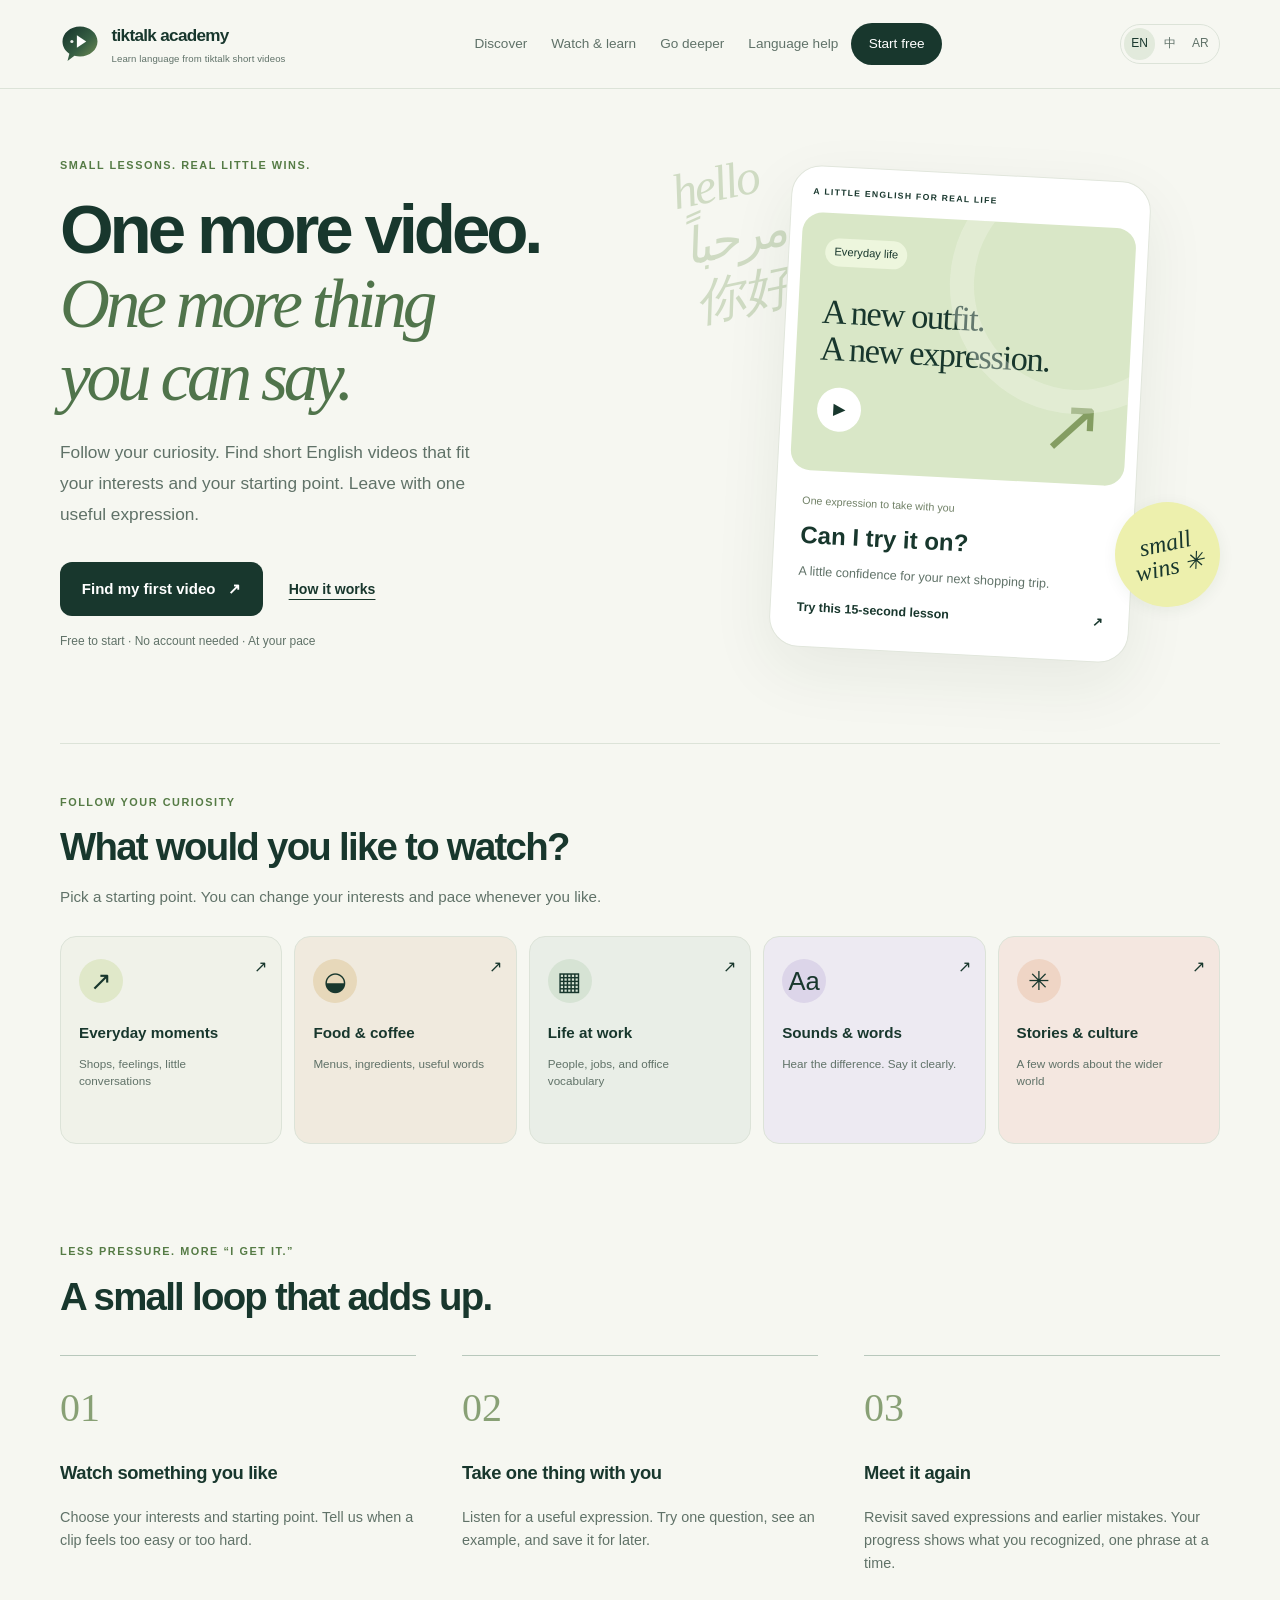
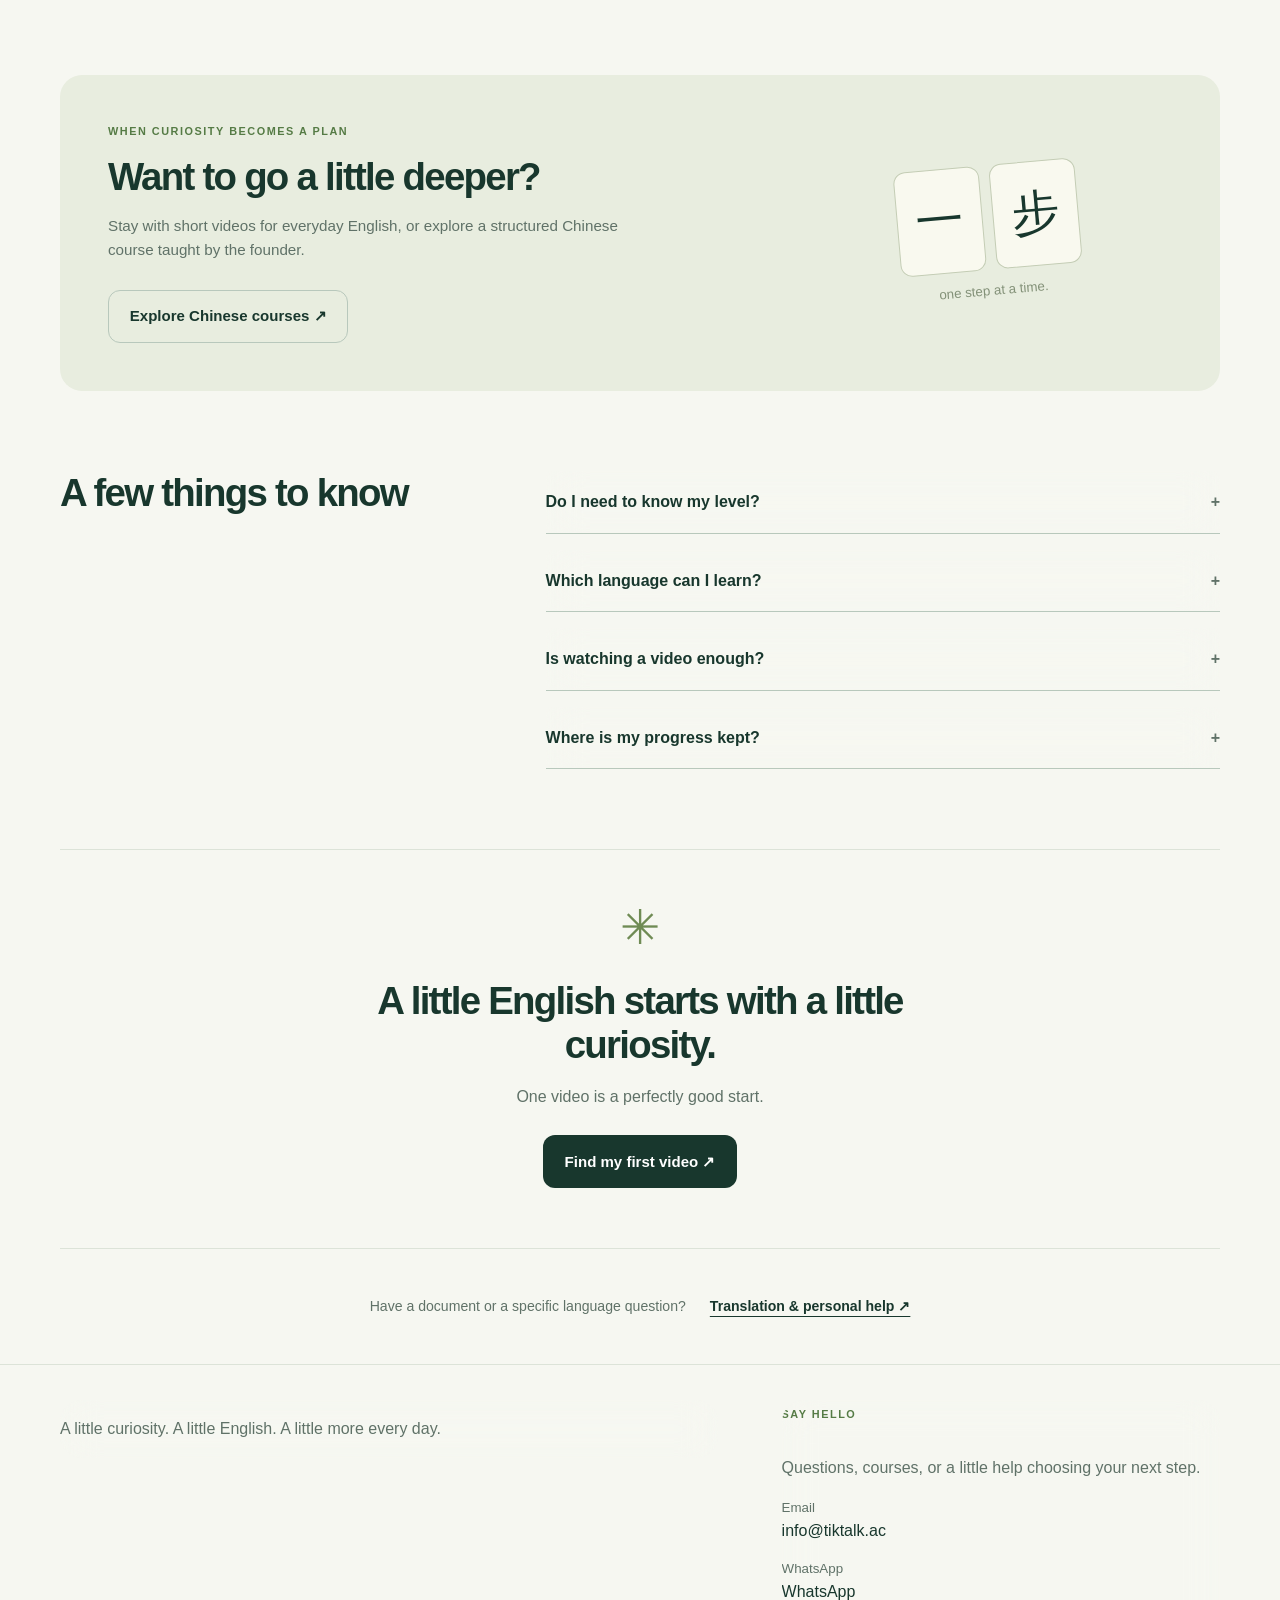
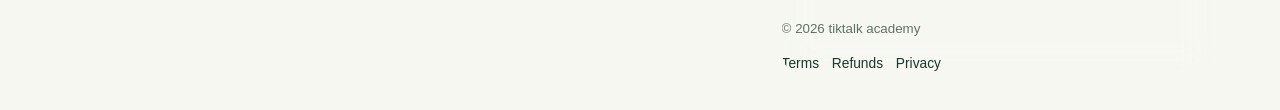
==== commit 851dc3ce: "Rebuild video-first discovery and learning experience" ====
--- a/index.html
+++ b/index.html
@@ -5,15 +5,19 @@
     <meta name="viewport" content="width=device-width, initial-scale=1.0" />
     <title>tiktalk academy | Learn language from tiktalk short videos</title>
     <meta name="description" content="tiktalk academy helps learners build language habits through short videos, structured KAU courses, and guided practice." />
-    <meta name="theme-color" content="#050816" />
-    <link rel="stylesheet" href="./styles.css?v=20260913-polish" />
+    <meta name="theme-color" content="#f6f7f1" />
+    <link rel="icon" type="image/svg+xml" href="./logo.svg?v=20260915-discovery" />
+    <link rel="stylesheet" href="./styles.css?v=20260915-discovery" />
+  <link rel="stylesheet" href="./experience.css?v=20260915-discovery" />
     <script defer src="./translations.js?v=20260913-polish"></script>
-    <script defer src="./main.js?v=20260913-polish"></script>
+  <script defer src="./experience.js?v=20260915-discovery"></script>
+  <script defer src="./learning-core.js?v=20260915-discovery"></script>
+    <script defer src="./main.js?v=20260915-discovery"></script>
   </head>
   <body data-page="home">
     <header class="site-header">
       <div class="container nav-shell">
-        <a class="brand" href="index.html"><img class="brand-mark" src="./logo.svg" alt="" aria-hidden="true"><span class="brand-copy"><strong id="brandName">tiktalk academy</strong><span id="brandTagline">Learn language from tiktalk short videos</span></span></a>
+        <a class="brand" href="index.html"><img class="brand-mark" src="./logo.svg?v=20260915-discovery" alt="" aria-hidden="true"><span class="brand-copy"><strong id="brandName">tiktalk academy</strong><span id="brandTagline">Learn language from tiktalk short videos</span></span></a>
 
         <button class="nav-toggle" type="button" aria-expanded="false" aria-controls="site-nav" aria-label="Toggle navigation">
           <span></span><span></span><span></span>
@@ -24,12 +28,12 @@
           <a id="navLearn" href="learn.html">Short videos</a>
           <a id="navProducts" href="products.html">Courses</a>
           <a id="navServices" href="services.html">Services</a>
-          <a id="navCheckout" href="order.html?product=bundle">Get started</a>
+          <a id="navCheckout" href="learn.html">Start free</a>
           <a id="navContact" href="#contact">Contact</a>
         </nav>
 
         <div class="lang-switch" aria-label="Language switcher">
-          <label id="langLabel" for="lang-en">Language</label>
+          <span id="langLabel">Language</span>
           <button id="lang-en" class="lang-btn" type="button" data-lang="en">EN</button>
           <button class="lang-btn" type="button" data-lang="zh">中</button>
           <button class="lang-btn" type="button" data-lang="ar">AR</button>
@@ -37,81 +41,9 @@
       </div>
     </header>
 
-    <main>
-      <section class="section">
-        <div class="container hero-grid">
-          <div id="heroMount"></div>
-        </div>
-      </section>
+    <main id="discoveryHome"><noscript><div class="container section"><h1>One more video. One more thing you can say.</h1><p>Enable JavaScript to personalize your English practice.</p><a class="button" href="learn.html">Watch & learn</a></div></noscript></main>
 
-      <section class="section section-tight">
-        <div class="container">
-          <div class="section-head">
-            <span class="eyebrow" id="proofTitle"></span>
-            <p id="proofLead"></p>
-          </div>
-          <div id="proofGrid" class="grid-3"></div>
-        </div>
-      </section>
-
-      <section class="section">
-        <div class="container">
-          <div class="section-head">
-            <h2 id="featuredTitle"></h2>
-            <p id="featuredLead"></p>
-          </div>
-          <div id="featuredGrid" class="product-grid"></div>
-        </div>
-      </section>
-
-      <section class="section section-tight">
-        <div class="container">
-          <div id="videoLearnTeaser" class="video-teaser"></div>
-        </div>
-      </section>
-
-      <section class="section">
-        <div class="container">
-          <div class="section-head">
-            <h2 id="methodTitle"></h2>
-          </div>
-          <div id="methodGrid" class="grid-3"></div>
-        </div>
-      </section>
-
-      <section class="section">
-        <div class="container">
-          <div class="section-head">
-            <h2 id="testimonialTitle"></h2>
-          </div>
-          <div id="testimonialGrid" class="grid-3"></div>
-        </div>
-      </section>
-
-      <section class="section">
-        <div class="container">
-          <div class="section-head">
-            <h2 id="faqTitle"></h2>
-          </div>
-          <div id="faqList" class="faq-stack"></div>
-        </div>
-      </section>
-
-      <section id="contact" class="section">
-        <div class="container">
-          <div class="final-card">
-            <h2 id="finalTitle"></h2>
-            <p id="finalLead"></p>
-            <div class="hero-actions">
-              <a id="finalProductsButton" class="button button-primary" href="products.html">Browse catalog</a>
-              <a id="finalOrderButton" class="button button-secondary" href="order.html?product=bundle">Request course access</a>
-            </div>
-          </div>
-        </div>
-      </section>
-    </main>
-
-    <footer class="footer">
+    <footer class="footer" id="contact">
       <div class="container footer-grid">
         <div class="footer-panel">
           <p id="footerNote"></p>
--- a/styles.css
+++ b/styles.css
@@ -84,6 +84,7 @@
 .button.is-disabled:hover, .button[aria-disabled="true"]:hover { transform: none; }
 .button-primary { color: #08101f; font-weight: 700; background: linear-gradient(135deg, var(--accent-2), #d1f8ff); border-color: transparent; }
 .button-secondary { background: rgba(255,255,255,0.03); color: var(--text); }
+.paddle-button { cursor: pointer; }
 .button-full { width: 100%; }
 .stat-card, .glass-card, .product-card, .quote-card, .step-card, .final-card, .footer-panel, .checkout-panel, .summary-box, .faq-item, .note-card {
   border: 1px solid var(--line); background: var(--panel); border-radius: var(--radius); box-shadow: var(--shadow); backdrop-filter: blur(18px);
@@ -135,7 +136,12 @@
 .summary-line, .summary-total { display: flex; justify-content: space-between; gap: 1rem; }
 .summary-total { margin-top: 1rem; padding-top: 1rem; border-top: 1px solid var(--line); font-weight: 700; color: var(--text); }
 .inline-note { font-size: 0.88rem; color: var(--muted); }
+.payment-note { margin-top: 0.8rem; }
 .course-status { min-height: 1.6rem; margin: 1rem 0 0; color: #ffe3a1; font-size: 0.92rem; }
+.success-panel { max-width: 760px; }
+.success-panel h1 { margin: 1rem 0 0.9rem; font-size: clamp(2.2rem, 5vw, 4rem); line-height: 1.05; letter-spacing: -0.04em; }
+.success-reference { margin-top: 1.4rem; }
+.success-reference strong { overflow-wrap: anywhere; text-align: end; }
 .policy-links { display: flex; flex-wrap: wrap; gap: 0.8rem; }
 .policy-links a { color: var(--muted); font-size: 0.86rem; }
 .policy-links a:hover, .policy-links a:focus-visible { color: var(--text); }
--- a/experience.css
+++ b/experience.css
@@ -0,0 +1,138 @@
+/* Shared product language: warm paper, evergreen ink, a small bright accent. */
+:root { --bg:#f6f7f1; --bg-2:#eef0e8; --panel:#fff; --panel-strong:#fff; --text:#18372d; --muted:#607268; --line:#dce3d8; --line-strong:#b8c8bc; --accent:#254c3d; --accent-2:#254c3d; --accent-3:#e7a08b; --accent-4:#e7eea4; --accent-5:#cee8bd; --shadow:0 8px 28px #264d3905; --radius:22px; --max:min(1160px,calc(100% - 3rem)); }
+[hidden] { display:none !important; }
+html { scroll-padding-top:100px; }
+body { background:var(--bg); color:var(--text); font-family: 'Avenir Next', 'Segoe UI', Arial, sans-serif; }
+body::before { display:none; }
+button, a, input, select { -webkit-tap-highlight-color:transparent; }
+button { cursor:pointer; }
+button:disabled { opacity:.4; cursor:default; }
+a:focus-visible, button:focus-visible, select:focus-visible, input:focus-visible, summary:focus-visible { outline:3px solid #a4b446; outline-offset:4px; }
+.site-header { background:#f6f7f1ed; border-bottom:1px solid var(--line); box-shadow:none; }
+.nav-shell { min-height:88px; gap:1.2rem; }
+.brand { min-width:0; }
+.brand-mark { filter:none; width:40px; height:40px; }
+.brand strong { color:var(--text); background:none; font-size:1.07rem; letter-spacing:-.04em; }
+.brand-copy #brandTagline { font-size:.6rem; letter-spacing:.01em; }
+.site-nav { border:0; background:none; padding:0; gap:.1rem; }
+.site-nav a { font-size:.85rem; padding:.6rem .7rem; white-space:nowrap; }
+.site-nav a:hover { background:#e7ecdf; color:var(--text); }
+#navContact { display:none; }
+.site-nav #navCheckout { background:var(--text); color:#fff; padding:.65rem 1.1rem; }
+.lang-switch { gap:.1rem; padding:.2rem; background:none; }
+.lang-switch #langLabel { display:none; }
+.lang-btn { padding:.4rem .45rem; font-size:.75rem; }
+.lang-btn.is-active { background:#e2eadc; color:var(--text); }
+.nav-toggle { border-color:var(--line-strong); }
+.nav-toggle span { background:var(--text); }
+.button { gap:.8rem; min-height:50px; padding:.85rem 1.3rem; border-radius:12px; font-size:.94rem; font-weight:650; transition:background .15s,transform .15s; }
+.button-primary { background:var(--text); color:#fff; }
+.button-primary:hover { background:#2d5844; }
+.button-secondary { border-color:var(--line-strong); background:transparent; color:var(--text); }
+.button-secondary:hover { background:#eaf0e4; }
+.text-link { display:inline-flex; align-items:center; gap:.6rem; padding:.4rem 0; background:none; border:0; color:var(--text); font-size:.88rem; font-weight:650; text-decoration:underline; text-decoration-thickness:1px; text-underline-offset:5px; }
+.editorial-kicker, .eyebrow { color:#557b45; font-size:.68rem; font-weight:750; letter-spacing:.14em; text-transform:uppercase; line-height:1.6; }
+.editorial-kicker { display:block; margin-bottom:.9rem; }
+.discovery-hero { display:grid; grid-template-columns:1.07fr 1fr; align-items:center; gap:3rem; padding-block:64px 88px; }
+.discovery-copy h1 { font-size:clamp(3.2rem,5.4vw,5.1rem); line-height:1.06; letter-spacing:-.06em; margin:1.2rem 0 1.5rem; font-weight:600; }
+.discovery-copy h1 em { font-family:Georgia,'Times New Roman',serif; font-weight:400; color:#50744b; }
+.discovery-copy > p { color:var(--muted); max-width:440px; font-size:1.08rem; line-height:1.8; }
+.discovery-copy .hero-actions { align-items:center; gap:1.6rem; margin-top:2rem; }
+.start-note { display:block; color:var(--muted); margin-top:1rem; font-size:.75rem; }
+.lesson-preview { position:relative; padding:20px 20px 0 38px; }
+.preview-screen { position:relative; z-index:1; max-width:360px; margin-inline:auto; background:#fff; border:1px solid #e1e6dc; padding:12px; border-radius:30px; box-shadow:0 22px 65px #233d2012; transform:rotate(3deg); }
+.preview-label { display:block; font-size:.54rem; letter-spacing:.15em; font-weight:700; padding:7px 9px 13px; }
+.preview-scene { border-radius:20px; background:#d9e7c7; padding:24px; min-height:258px; position:relative; overflow:hidden; }
+.preview-scene::after { content:''; position:absolute; width:210px; height:210px; border:24px solid #f3f7e957; border-radius:50%; inset-inline-end:-74px; top:-70px; }
+.preview-topic { display:inline-block; font-size:.7rem; padding:5px 9px; background:#faffec9e; border-radius:30px; }
+.preview-scene h2 { font-family:Georgia,serif; font-size:2.15rem; line-height:1.08; font-weight:400; margin:27px 0 20px; letter-spacing:-.04em; }
+.preview-scene-icon { position:absolute; inset-inline-end:23px; bottom:20px; font-size:4.7rem; font-weight:300; line-height:1; color:#849d62; }
+.preview-play { display:grid; place-items:center; width:44px; height:44px; border-radius:50%; background:#fff; font-size:1rem; }
+.preview-note { padding:22px 14px 16px; }
+.preview-note > span { color:#718167; font-size:.67rem; display:block; }
+.preview-note strong { display:block; font-size:1.5rem; font-weight:600; margin-block:7px; }
+.preview-note p { font-size:.79rem; color:var(--muted); margin:0 0 16px; }
+.preview-note a { font-size:.78rem; font-weight:650; display:flex; justify-content:space-between; }
+.preview-orbit { position:absolute; inset-inline-start:0; top:0; font-family:Georgia,serif; font-style:italic; font-size:3.1rem; line-height:1.15; letter-spacing:-.05em; color:#cfdbc3; transform:rotate(-12deg); }
+.preview-sticker { position:absolute; z-index:2; inset-inline-end:0; bottom:48px; background:#edf0ad; width:105px; height:105px; border-radius:50%; display:grid; align-content:center; text-align:center; font-family:Georgia,serif; font-style:italic; font-size:1.5rem; line-height:1; transform:rotate(-12deg); box-shadow:0 3px 15px #223b1110; }
+.topic-section { border-top:1px solid var(--line); padding-block:50px 64px; }
+.section-head h2, .method-section h2, .deeper-section h2, .discovery-faq h2, .discovery-finish h2 { font-size:clamp(1.9rem,3vw,2.7rem); font-weight:550; line-height:1.15; letter-spacing:-.045em; margin:0; }
+.section-head p { font-size:.95rem; }
+.interest-grid { display:grid; grid-template-columns:repeat(5,minmax(0,1fr)); gap:12px; }
+.interest-card { position:relative; border:1px solid var(--line); border-radius:16px; padding:22px 18px 18px; min-height:208px; transition:transform .18s,background .18s; background:#f0f2e9; }
+.interest-card:hover { transform:translateY(-4px); background:#e7eddc; }
+.interest-card > span { display:grid; place-items:center; font-size:1.6rem; font-weight:400; width:44px; height:44px; border-radius:50%; background:#e0e8c9; }
+.interest-food { background:#f0eade; }.interest-food>span { background:#e7d8ba; }
+.interest-work { background:#e9eee7; }.interest-work>span { background:#d6e3d4; }
+.interest-sounds { background:#edeaf2; }.interest-sounds>span { background:#dcd5e9; }
+.interest-culture { background:#f4e7e0; }.interest-culture>span { background:#efd5c5; }
+.interest-card h3 { font-size:.95rem; font-weight:650; line-height:1.3; margin:20px 0 8px; }
+.interest-card p { font-size:.73rem; color:var(--muted); line-height:1.5; padding-inline-end:8px; }
+.interest-card i { position:absolute; inset-inline-end:14px; top:17px; font-style:normal; }
+.method-section { padding-block:35px 85px; }
+.method-steps { display:grid; grid-template-columns:repeat(3,1fr); gap:46px; margin-top:36px; }
+.step-number { font-family:Georgia,serif; font-size:2.5rem; color:#88a075; }
+.method-steps article { border-top:1px solid var(--line-strong); padding-top:20px; }
+.method-steps h3 { font-size:1.15rem; letter-spacing:-.02em; }.method-steps p { color:var(--muted); font-size:.9rem; }
+.deeper-section { display:grid; grid-template-columns:1.8fr 1fr; gap:40px; background:#e8eddf; border-radius:22px; padding:48px; }
+.deeper-section p { max-width:520px; color:var(--muted); font-size:.95rem; }.deeper-section .button { margin-top:12px; }
+.deeper-art { display:flex; flex-wrap:wrap; justify-content:center; align-content:center; gap:10px; transform:rotate(-5deg); }
+.deeper-art>span { display:grid; place-items:center; width:86px; height:105px; border:1px solid #c4cdb5; border-radius:12px; background:#f9f9ef; font-family:Georgia,serif; font-size:3rem; }.deeper-art small { width:100%; text-align:center; color:#839178; }
+.discovery-faq { display:grid; grid-template-columns:1fr 1.6fr; gap:4rem; padding-block:80px; }
+.faq-item { background:transparent; box-shadow:none; border:0; border-bottom:1px solid var(--line-strong); border-radius:0; padding:18px 0; }
+.faq-item summary { display:flex; align-items:center; justify-content:space-between; gap:16px; font-weight:600; }.faq-item summary span { color:var(--muted); }.faq-item p { font-size:.9rem; }
+.discovery-finish { text-align:center; padding-block:40px 60px; border-block:1px solid var(--line); }.discovery-finish>span { font-size:3rem; color:#6f8b54; }.discovery-finish h2 { max-width:670px; margin:12px auto; }.discovery-finish p { color:var(--muted); }.discovery-finish .button { margin-top:10px; }
+.service-strip { display:flex; justify-content:center; align-items:center; gap:24px; padding-block:32px; font-size:.88rem; color:var(--muted); }
+.footer { border-top:1px solid var(--line); padding-block:35px; }.footer-panel { background:transparent; border:0; box-shadow:none; padding:0; }.footer-panel::before { display:none; }.footer-links>div { background:none; border:0; padding:0; }.footer-grid { gap:4rem; }.footer-links a { color:var(--text); }
+.product-grid { align-items:stretch; }.product-card { background:#fff; border-color:var(--line); box-shadow:none; }.product-card:hover { background:#fff; border-color:#7d9971; }.price-pill { background:#f0f3e8; width:max-content; max-width:100%; font-size:.9rem; }.card-topline { background:#e9efe1; color:#577447; width:max-content; max-width:100%; }.product-card p,.feature-list { font-size:.9rem; }.feature-list { padding-inline-start:1.1rem; }
+.checkout-panel { box-shadow:none; }.checkout-panel select { background:#f5f7f0; }.course-status { color:#526d3e; }.success-pill { color:#406345; background:#edf3e3; border-color:#c4d6b8; }.final-card { background:#edf1e5; border-color:var(--line); box-shadow:none; }.policy-card { box-shadow:none; }.policy-card h1 { font-weight:550; }
+body[data-page='learn'] { overflow:auto; background:var(--bg); }
+body[data-page='learn'] .site-header { position:sticky; }
+body[data-page='learn'] .footer { display:block; }
+.learning-app { padding-block:30px 60px; }
+.learning-header { display:flex; align-items:center; justify-content:space-between; gap:24px; }
+.learning-header h1 { font-size:clamp(1.55rem,3vw,2.2rem); font-weight:550; margin:0; letter-spacing:-.04em; }.learning-header p { font-size:.85rem; color:var(--muted); margin:8px 0; }.learning-header .editorial-kicker { margin-bottom:6px; }
+.learning-header .button { font-size:.8rem; min-height:42px; padding:.65rem 1rem; }
+.learning-tabs { display:flex; align-items:center; justify-content:space-between; margin:18px 0; max-width:1020px; }
+.segmented { display:flex; gap:4px; border:1px solid var(--line); border-radius:30px; background:#e9ede3; padding:4px; }
+.segmented button { border:0; background:none; padding:9px 20px; font-size:.83rem; color:var(--muted); border-radius:30px; }.segmented button[aria-pressed='true'] { background:#fff; color:var(--text); box-shadow:0 1px 5px #1938200d; }.segmented button span { font-size:.72rem; margin-inline-start:4px; }
+.learning-layout { display:grid; grid-template-columns:minmax(0,600px) minmax(270px,360px); gap:38px; align-items:start; }
+.lesson-viewport { height: min(760px,calc(100dvh - 210px)); min-height:510px; overflow-y:auto; scroll-snap-type:y mandatory; overscroll-behavior-y:contain; scrollbar-width:none; border:1px solid var(--line); border-radius:24px; background:white; }.lesson-viewport::-webkit-scrollbar{display:none;}
+.lesson-track { height:100%; }.lesson-slide { height:100%; min-height:100%; scroll-snap-align:start; scroll-snap-stop:always; display:grid; grid-template-rows:minmax(0,1fr) auto; overflow:hidden; }
+.video-stage { position:relative; min-height:0; background:#18271f; overflow:hidden; color:#fff; }
+.video-stage video { display:block; width:100%; height:100%; object-fit:contain; background:#122019; }
+.video-gradient { position:absolute; inset:0; pointer-events:none; background:linear-gradient(180deg,#12201888,transparent 24%,transparent 50%,#122018d9 90%); }
+.lesson-context { position:absolute; top:16px; inset-inline:16px; display:flex; gap:6px; flex-wrap:wrap; pointer-events:none; }.lesson-context span { border-radius:30px; background:#15231da8; backdrop-filter:blur(8px); color:white; padding:5px 10px; font-size:.67rem; }
+.video-caption { position:absolute; inset-inline:24px; bottom:67px; pointer-events:none; }.video-caption small { color:#ffffffe0; font-size:.7rem; }.video-caption h2 { font-size:clamp(1.65rem,3vw,2.25rem); line-height:1.06; letter-spacing:-.03em; margin:7px 0; text-align:start; }
+.video-play { position:absolute; top:45%; left:50%; transform:translate(-50%,-50%); border:1px solid #ffffff50; background:#0003; color:#fff; border-radius:50%; width:48px; height:48px; font-size:1.2rem; backdrop-filter:blur(4px); }
+.playback-bar { position:absolute; bottom:15px; inset-inline:18px; display:flex; gap:6px; }.playback-bar button { background:#15231dad; border:1px solid #ffffff36; color:white; border-radius:8px; padding:7px 9px; font-size:.67rem; }.playback-bar button:last-child { margin-inline-start:auto; }.playback-bar button[aria-pressed='true'] { background:#deedb9; color:#18372d; }
+.video-timeline { position:absolute; bottom:0; width:100%; height:3px; background:#fff3; }.video-timeline span { display:block; height:100%; background:#e4ecaa; width:0; }
+.video-message { position:absolute; inset:50px 16px 132px; z-index:3; border-radius:14px; display:grid; align-content:center; padding:20px; background:#172a23f5; text-align:center; }.video-message p { font-size:.8rem; color:#cfdbca; }.video-message .button { color:#fff; border-color:#aec9a4; min-height:36px; padding:8px; font-size:.8rem; }
+.lesson-action-card { padding:15px 19px 11px; background:white; }.recommendation-reason { font-size:.65rem; color:#607c48; }.lesson-main-actions { display:flex; align-items:center; justify-content:space-between; gap:10px; margin:7px 0 10px; }.lesson-main-actions .button { font-size:.8rem; min-height:42px; padding:9px 13px; }.lesson-main-actions .text-link { font-size:.74rem; }
+.pace-feedback { display:flex; flex-wrap:wrap; gap:5px; border-top:1px solid #edf0e7; padding-top:8px; }.pace-feedback button { padding:4px 7px; border:0; border-radius:6px; color:var(--muted); background:transparent; font-size:.65rem; }.pace-feedback button:hover,.pace-feedback button[aria-pressed='true'] { background:#edf3e3; color:#35653b; }
+.feed-pagination { display:flex; align-items:center; justify-content:center; gap:25px; margin-top:12px; font-size:.72rem; color:var(--muted); }
+.round-button { display:grid; place-items:center; width:33px; height:33px; border:1px solid var(--line-strong); border-radius:50%; background:transparent; color:var(--text); font-size:1.1rem; flex:0 0 auto; }
+.progress-column { display:grid; gap:16px; scroll-margin-top:100px; }.progress-card { padding:24px; border:1px solid var(--line); background:#fff; border-radius:20px; }.progress-card:first-child { background:#eaf0df; }.progress-card p { color:var(--muted); font-size:.82rem; margin:8px 0; }.progress-value { display:flex; align-items:baseline; gap:8px; }.progress-value>strong { font-size:3rem; line-height:1; font-weight:550; letter-spacing:-.06em; }.progress-value>span { color:#89967c; font-size:1.3rem; }.progress-value .progress-flower { font-size:2.8rem; color:#77995b; margin-inline-start:auto; line-height:1; }
+.learning-meter { height:6px; border-radius:20px; background:#d6dfca; margin:16px 0 14px; overflow:hidden; }.learning-meter span { height:100%; display:block; background:#597e42; transition:width .3s; }.progress-card .progress-caption { font-size:.73rem; min-height:35px; }.personal-totals { display:grid; grid-template-columns:1fr 1fr; gap:20px; border-top:1px solid #d1ddc3; margin-top:18px; padding-top:14px; }.personal-totals strong { display:block; font-size:1.3rem; }.personal-totals small { font-size:.67rem; color:var(--muted); }
+.shelf-title { display:flex; justify-content:space-between; gap:10px; align-items:center; }.shelf-title h2 { font-size:.98rem; font-weight:600; margin:0 0 12px; }.word-row { width:100%; border:0; border-bottom:1px solid var(--line); display:flex; justify-content:space-between; text-align:start; padding:12px 0; background:transparent; font-size:.9rem; color:var(--text); }.word-row small { color:#668842; }.empty-shelf { padding-block:18px; }.progress-card .text-link { margin-top:16px; font-size:.78rem; }
+.course-nudge { position:relative; padding:12px 20px; }.course-nudge>span { position:absolute; inset-inline-end:20px; top:0; font-size:2.8rem; color:#afbc9b; }.course-nudge h2 { font-size:.9rem; padding-inline-end:30px; font-weight:650; }.course-nudge p { font-size:.77rem; color:var(--muted); }.course-nudge a { font-size:.75rem; }.local-note { font-size:.65rem; text-align:center; color:var(--muted); }
+.review-empty { display:grid; align-content:center; justify-items:center; gap:12px; height:100%; padding:35px; text-align:center; }.review-empty>span{font-size:4rem;color:#85a15e;}.review-empty h2{font-size:1.6rem;font-weight:500;line-height:1.2;margin:0;}.review-empty p{font-size:.85rem;color:var(--muted);}
+.learning-dialog { width:min(560px,calc(100% - 24px)); max-height:calc(100dvh - 32px); border:1px solid var(--line); border-radius:24px; padding:28px; background:#f9faf4; color:var(--text); box-shadow:0 30px 100px #00160738; overscroll-behavior:contain; }
+.learning-dialog::backdrop { background:#132b246b; backdrop-filter:blur(4px); }.dialog-heading { display:flex; align-items:center; justify-content:space-between; }.dialog-heading .editorial-kicker { margin:0; }.learning-dialog h2 { font-size:1.9rem; font-weight:550; line-height:1.15; letter-spacing:-.04em; margin:18px 0 12px; }.learning-dialog>p { color:var(--muted); font-size:.9rem; }
+.learning-dialog fieldset { border:0; padding:0; margin:22px 0; }.learning-dialog legend { font-size:.85rem; font-weight:650; margin-bottom:10px; }.choice-grid { display:grid; grid-template-columns:repeat(3,1fr); gap:8px; }.choice-grid label { position:relative; cursor:pointer; }.choice-grid input { position:absolute; opacity:0; width:100%; height:100%; margin:0; }.choice-grid span { display:flex; align-items:center; justify-content:center; height:100%; min-height:52px; text-align:center; font-size:.76rem; border:1px solid var(--line-strong); border-radius:12px; padding:10px; }.choice-grid input:checked+span { background:#dfeccf; border-color:#73955a; color:#2d542c; }.choice-grid input:focus-visible+span { outline:3px solid #9eac4c; outline-offset:2px; }.topic-choices { grid-template-columns:repeat(2,1fr); }.topic-choices span { min-height:40px; }
+.pref-selects { display:grid; grid-template-columns:1fr 1fr; gap:14px; margin:20px 0 24px; }.pref-selects label { font-size:.76rem; font-weight:600; }.pref-selects select { display:block; width:100%; margin-top:8px; padding:10px; background:white; border:1px solid var(--line-strong); border-radius:10px; color:var(--text); font-size:.8rem; }.learning-dialog form>small { color:var(--muted); display:block; text-align:center; margin-top:12px; font-size:.67rem; }#skipPreferences { justify-content:center; margin-top:10px; }
+.learning-answers { display:grid; gap:9px; }.learning-answer { display:flex; align-items:center; gap:12px; padding:13px; text-align:start; width:100%; color:var(--text); background:white; border:1px solid var(--line-strong); border-radius:13px; font-size:.86rem; }.learning-answer>span { font-size:.72rem; padding:5px 9px; border-radius:6px; background:#edf0e4; }.learning-answer:disabled{opacity:1;}.learning-answer.is-correct{border-color:#80a755;background:#e6efd8;}.learning-answer.is-wrong{border-color:#c58066;background:#f5e6dc;}
+#lessonFeedback { font-weight:600; color:#52713d; }.takeaway-card { padding:20px; border-radius:15px; background:#e9efdd; }.takeaway-card strong { display:block; font-size:1.5rem; line-height:1.2; }.takeaway-card p { font-size:.86rem; }.takeaway-card small { font-size:.7rem; color:var(--muted); }.example-line { padding-top:8px; border-top:1px solid #c9d7b9; }.dialog-actions { display:flex; flex-wrap:wrap; gap:8px; margin-top:18px; }.dialog-actions .button { font-size:.78rem; min-height:42px; padding:9px 12px; }
+.learning-toast { position:fixed; bottom:24px; left:50%; transform:translateX(-50%); z-index:100; background:#203e30; color:#fff; border-radius:12px; padding:12px 20px; font-size:.8rem; width:max-content; max-width:calc(100% - 32px); box-shadow:0 8px 30px #0002; }
+html[dir='rtl'] .discovery-copy h1 { letter-spacing:0; line-height:1.25; }html[dir='rtl'] .discovery-copy h1 em { font-family:inherit; font-style:normal; }html[lang='zh'] .discovery-copy h1 { line-height:1.24; font-size:clamp(3rem,5vw,4.6rem); letter-spacing:-.035em; }html[lang='zh'] .discovery-copy h1 em { font-family:inherit; font-style:normal; }
+@media(min-width:1100px){.learning-tabs>a{display:none;}}
+@media(max-width:1050px){.site-nav a{padding:.5rem;font-size:.78rem;}.nav-shell{gap:.7rem;}.brand-copy #brandTagline{display:none;}.discovery-hero{gap:1rem;}.learning-layout{gap:22px;}.interest-grid{grid-template-columns:repeat(3,1fr);}.interest-card{min-height:185px;}}
+@media(max-width:820px){.site-nav{background:#fff;border:1px solid var(--line);box-shadow:0 10px 30px #17392712;}.site-nav a{color:var(--text);}.nav-toggle{display:block;margin-inline-start:auto;}.nav-shell{min-height:70px;}.discovery-hero{grid-template-columns:1fr 1fr;padding-block:45px;}.discovery-copy h1{font-size:3rem;}.discovery-copy>p{font-size:.95rem;}.preview-scene{padding:18px;min-height:230px;}.preview-scene h2{font-size:1.8rem;}.preview-sticker{width:75px;height:75px;font-size:1.2rem;bottom:25px;}.lesson-preview{padding-inline-start:15px;}.preview-note{padding:16px 8px;}.preview-note strong{font-size:1.2rem;}.learning-layout{grid-template-columns:minmax(0,1.3fr) minmax(230px,1fr);gap:18px;}.progress-card{padding:18px;}.learning-dialog{padding:23px;}.lesson-viewport{min-height:510px;height:calc(100dvh - 220px);}.method-steps{gap:22px;}.discovery-faq{gap:2rem;}.deeper-section{padding:30px;}}
+@media(max-width:620px){:root{--max:calc(100% - 32px);}.container{width:var(--max);}.nav-shell{gap:10px;}.brand-mark{width:32px;height:32px;}.brand strong{font-size:.95rem;}.nav-toggle{width:34px;height:34px;border-radius:8px;}.nav-toggle span{width:16px;height:1px;margin:4px auto;}.lang-btn{padding:5px 6px;font-size:.66rem;}.lang-switch{gap:0;}.brand-copy #brandTagline{display:none;}.discovery-hero{grid-template-columns:1fr;padding-block:35px 55px;gap:35px;}.discovery-copy h1{font-size:3.35rem;}.discovery-copy>p{max-width:100%;font-size:1rem;}.discovery-copy .hero-actions{gap:20px;margin-top:22px;}.hero-actions .button{width:auto;}.lesson-preview{max-width:380px;justify-self:center;padding:10px 24px;width:100%;}.preview-screen{max-width:285px;transform:rotate(2deg);}.preview-scene{min-height:205px;}.preview-scene h2{font-size:1.85rem;margin-top:20px;}.preview-orbit{font-size:2.5rem;}.preview-sticker{inset-inline-end:0;bottom:35px;width:85px;height:85px;}.topic-section{padding-block:35px 45px;}.interest-grid{grid-template-columns:repeat(2,minmax(0,1fr));gap:10px;}.interest-card{min-height:177px;padding:18px 14px 12px;}.interest-card:last-child{grid-column:1/-1;min-height:110px;display:grid;grid-template-columns:auto 1fr;gap:0 15px;}.interest-card:last-child>span{grid-row:1/3;align-self:center;}.interest-card:last-child h3{margin:5px 0;}.interest-card:last-child p{margin:0;}.interest-card h3{margin-top:14px;font-size:.88rem;}.interest-card p{font-size:.72rem;}.section-head h2,.method-section h2,.deeper-section h2,.discovery-faq h2,.discovery-finish h2{font-size:1.85rem;}.method-section{padding-block:18px 50px;}.method-steps{grid-template-columns:1fr;gap:15px;margin-top:25px;}.method-steps article{display:grid;grid-template-columns:50px 1fr;gap:0 12px;padding-top:18px;}.method-steps article>span{grid-row:1/3;}.method-steps h3{margin:5px 0;}.method-steps p{margin-top:5px;}.deeper-section{padding:25px;grid-template-columns:1fr;gap:20px;}.deeper-art{display:none;}.discovery-faq{grid-template-columns:1fr;gap:20px;padding-block:50px;}.discovery-finish{padding-block:30px 40px;}.service-strip{flex-direction:column;gap:0;padding-block:22px;text-align:center;}.footer-grid{gap:24px;}.learning-app{padding-top:20px;}.learning-header{gap:12px;align-items:start;}.learning-header h1{font-size:1.45rem;}.learning-header p{font-size:.77rem;}.learning-header .editorial-kicker{font-size:.55rem;}.learning-header .button{font-size:.65rem;padding:7px 9px;min-height:38px;max-width:98px;flex:0 0 auto;}.learning-layout{grid-template-columns:1fr;gap:24px;}.learning-tabs{margin-block:10px 14px;}.learning-tabs>.text-link{font-size:.74rem;}.segmented button{padding:7px 14px;font-size:.78rem;}.lesson-viewport{height:calc(100dvh - 195px);min-height:500px;max-height:740px;border-radius:20px;}.lesson-action-card{padding:12px 14px 9px;}.lesson-main-actions{gap:7px;}.lesson-main-actions .button{font-size:.75rem;padding:8px 11px;}.lesson-main-actions .text-link{font-size:.69rem;}.pace-feedback{gap:2px;}.pace-feedback button{font-size:.61rem;}.video-caption{inset-inline:20px;}.video-caption h2{font-size:1.7rem;}.progress-card{padding:22px;}.progress-column{gap:14px;}.progress-caption{min-height:0!important;}.pref-selects{gap:10px;}.learning-dialog{padding:20px;max-height:calc(100dvh - 20px);border-radius:20px;}.learning-dialog h2{font-size:1.6rem;}.choice-grid span{font-size:.72rem;padding:8px 5px;}.learning-dialog fieldset{margin-block:18px;}body[data-page='learn'] .lang-switch{display:flex;}body[data-page='learn'] .brand span{display:grid;}body[data-page='learn'] .nav-shell{min-height:70px;}.course-nudge{padding-inline:10px;}.success-reference .summary-line{flex-wrap:wrap;}}
+.learning-header h1 { line-height:1.2; }
+.learning-header p { line-height:1.4; }
+.learning-layout { grid-template-columns:minmax(0,440px) minmax(270px,360px); }
+.lesson-viewport { height:calc(100dvh - 260px); min-height:550px; max-height:740px; }
+@media(max-width:820px){.learning-layout{grid-template-columns:minmax(0,1.3fr) minmax(230px,1fr);}.lesson-viewport{min-height:460px;}}
+@media(max-width:620px){.learning-layout{grid-template-columns:1fr;}.lesson-viewport{height:calc(100dvh - 220px);min-height:480px;}.learning-header h1{line-height:1.25;}}
+@media(prefers-reduced-motion:reduce){html{scroll-behavior:auto;}*,*::before,*::after{transition:none!important;animation:none!important;}}
